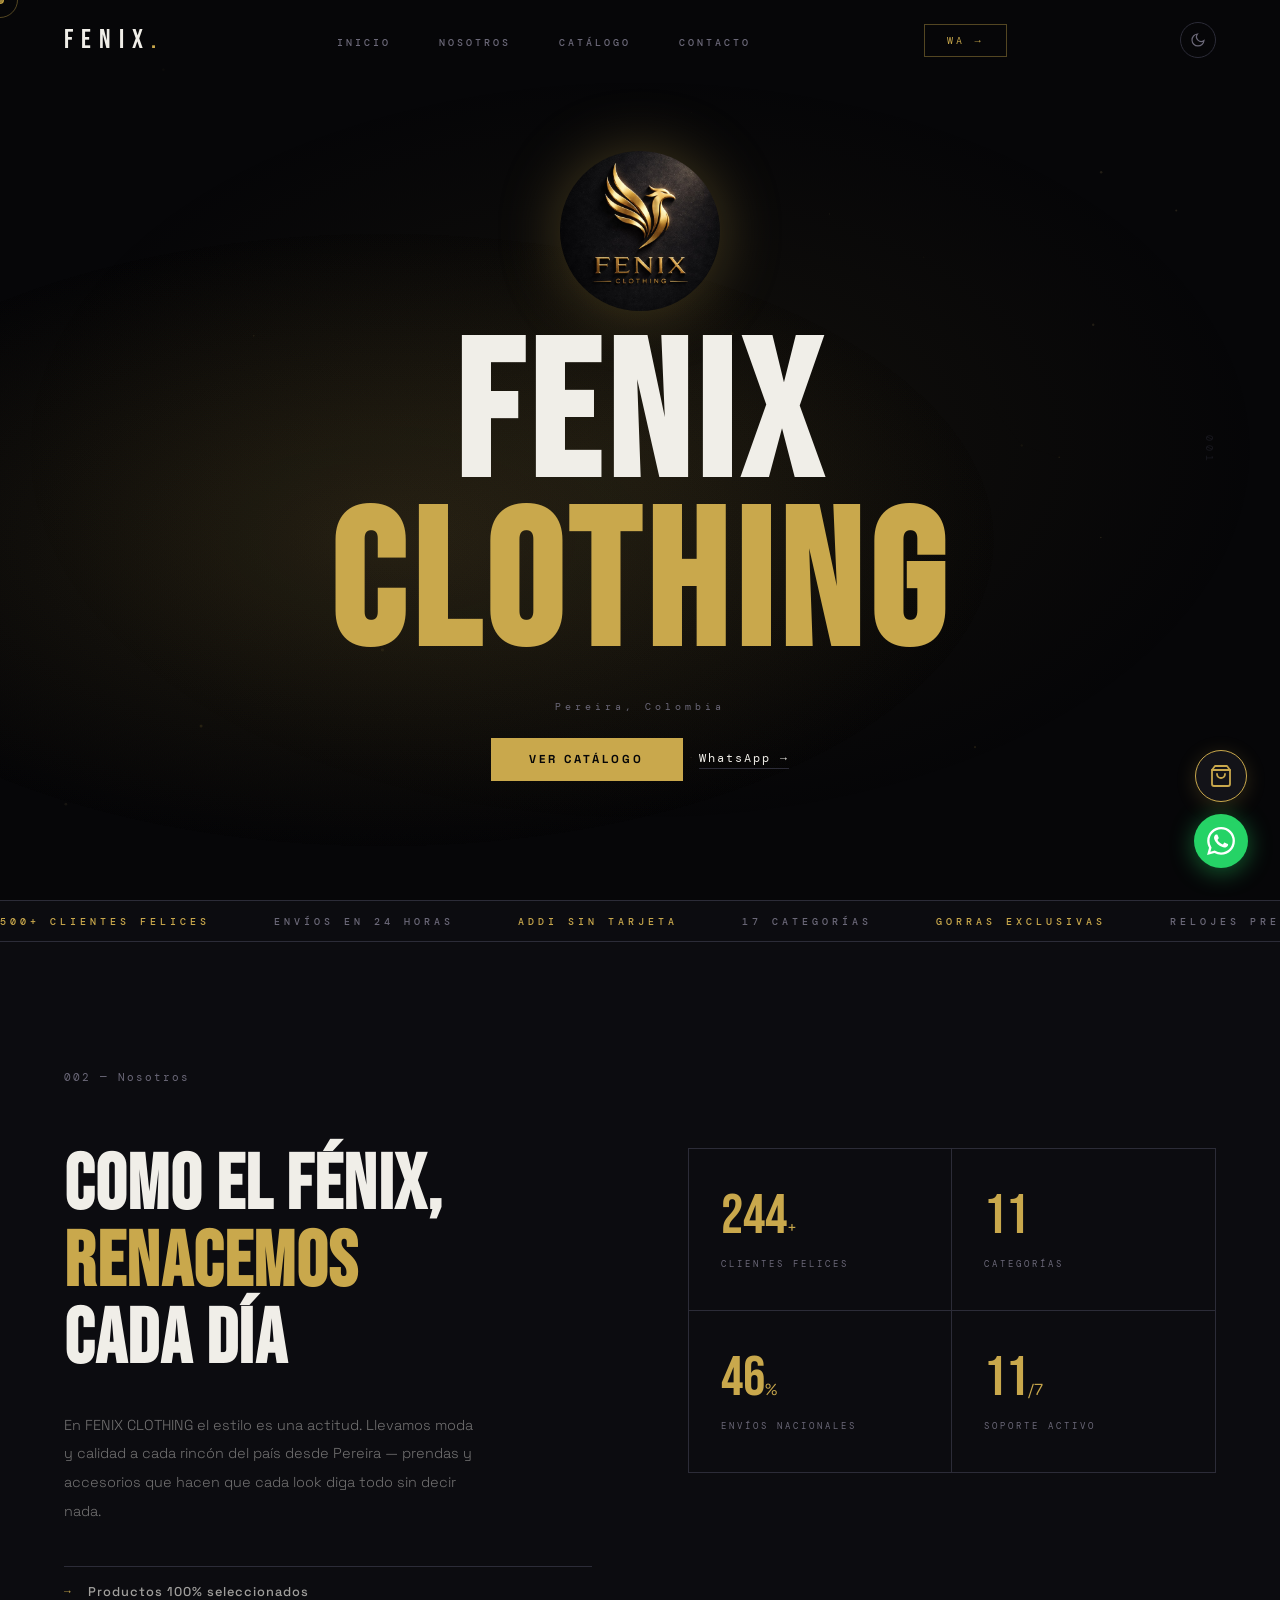
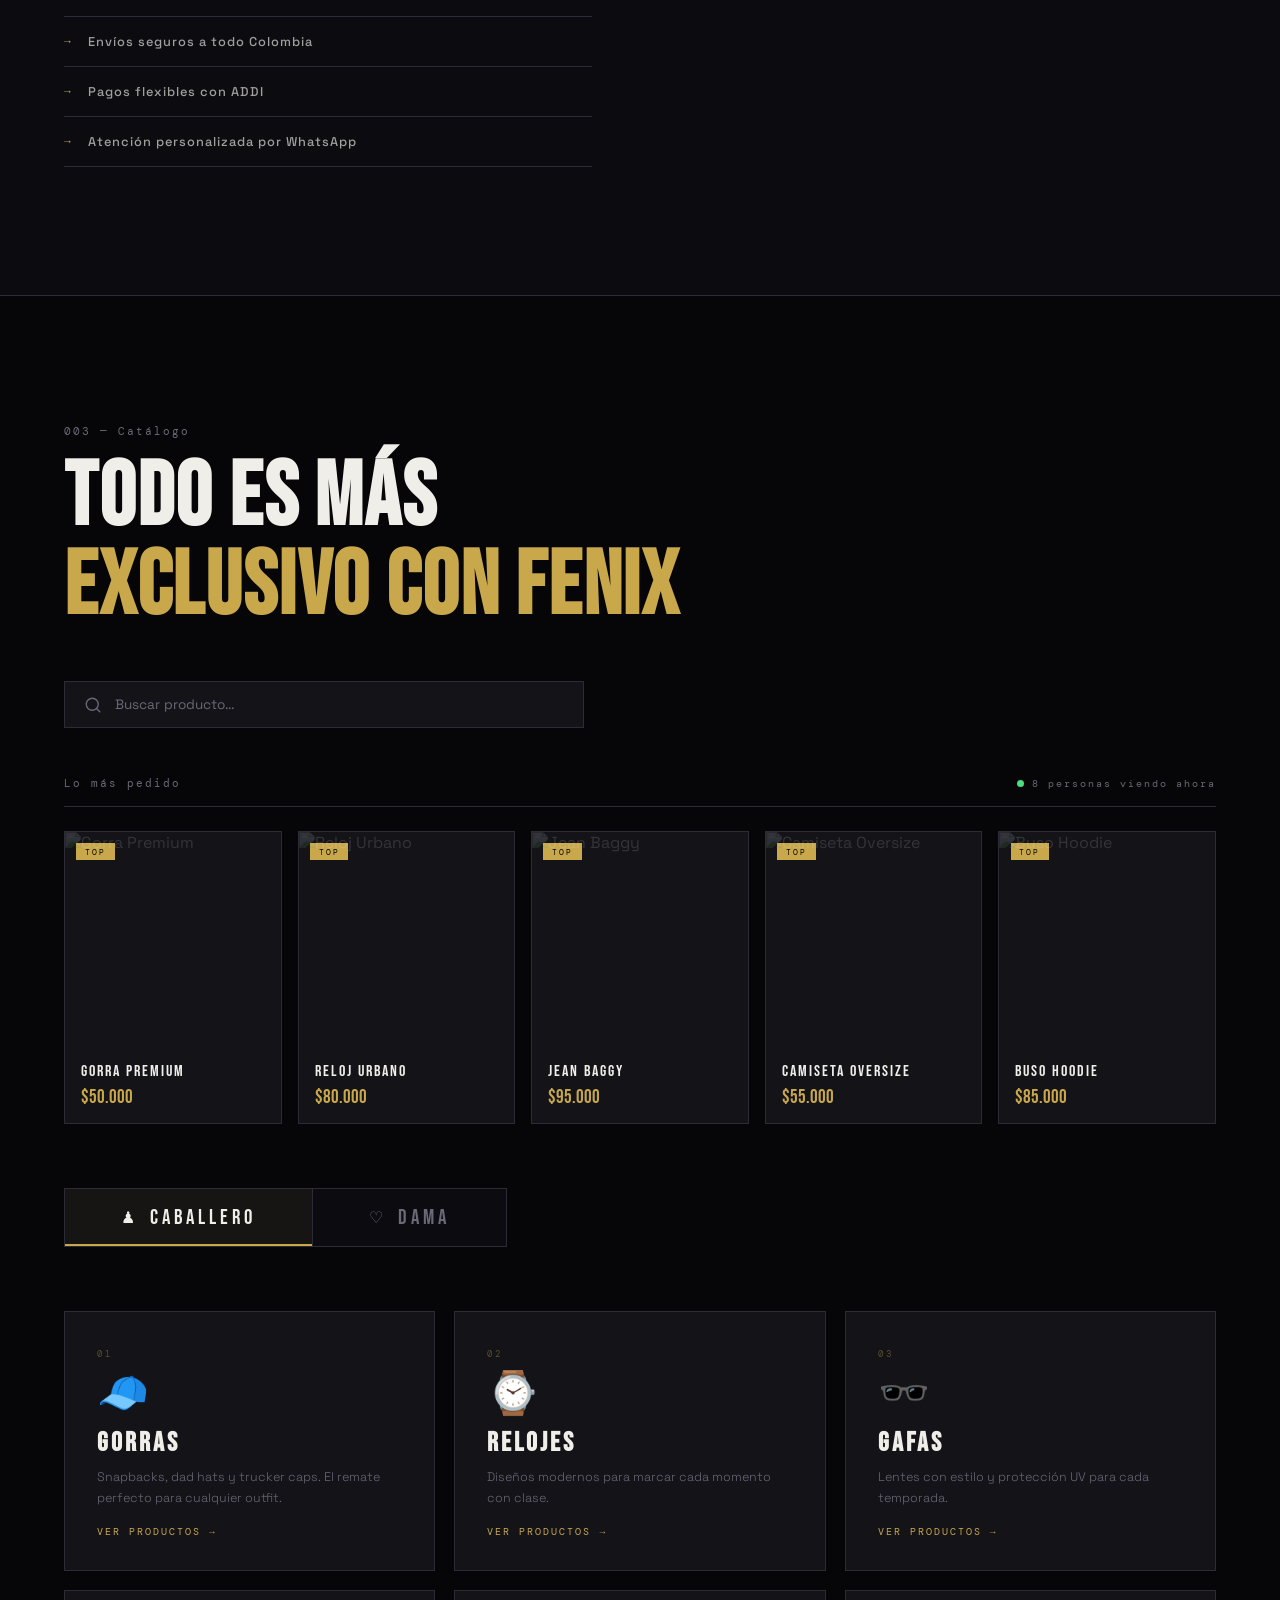
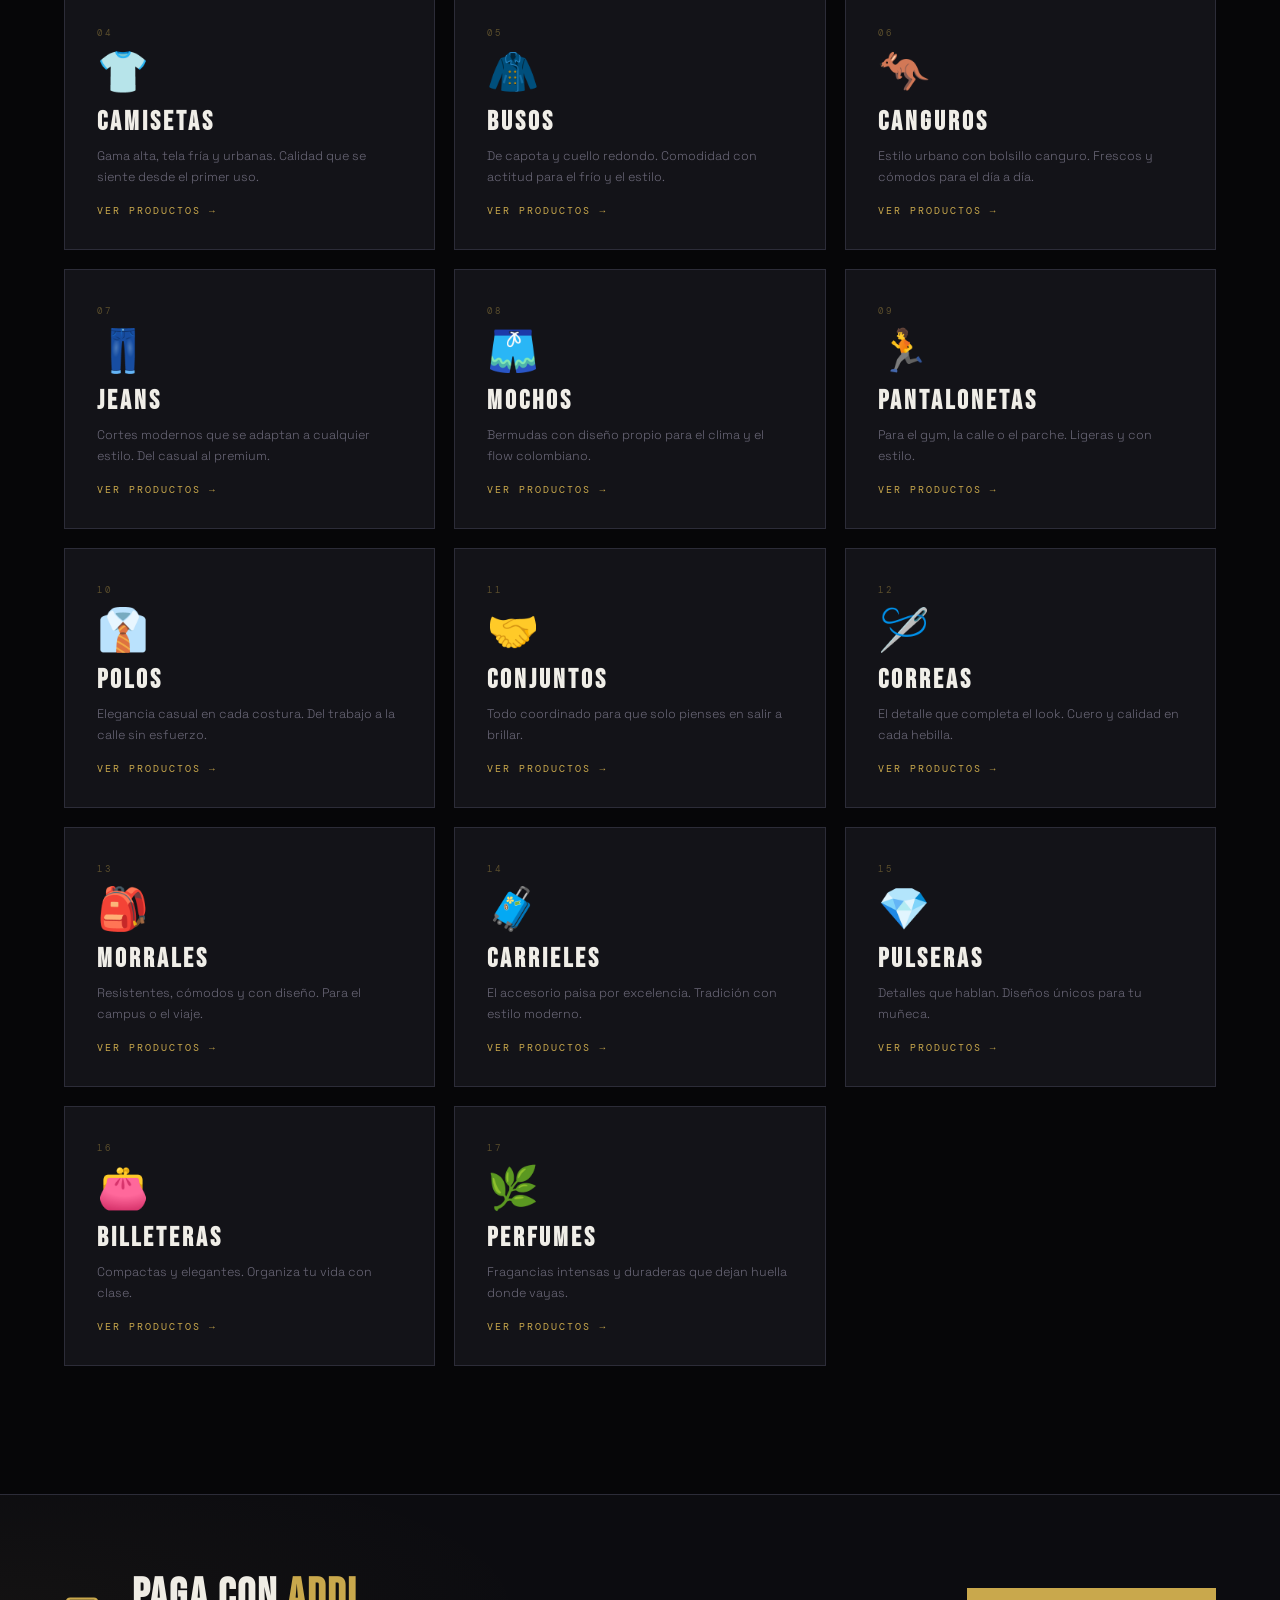
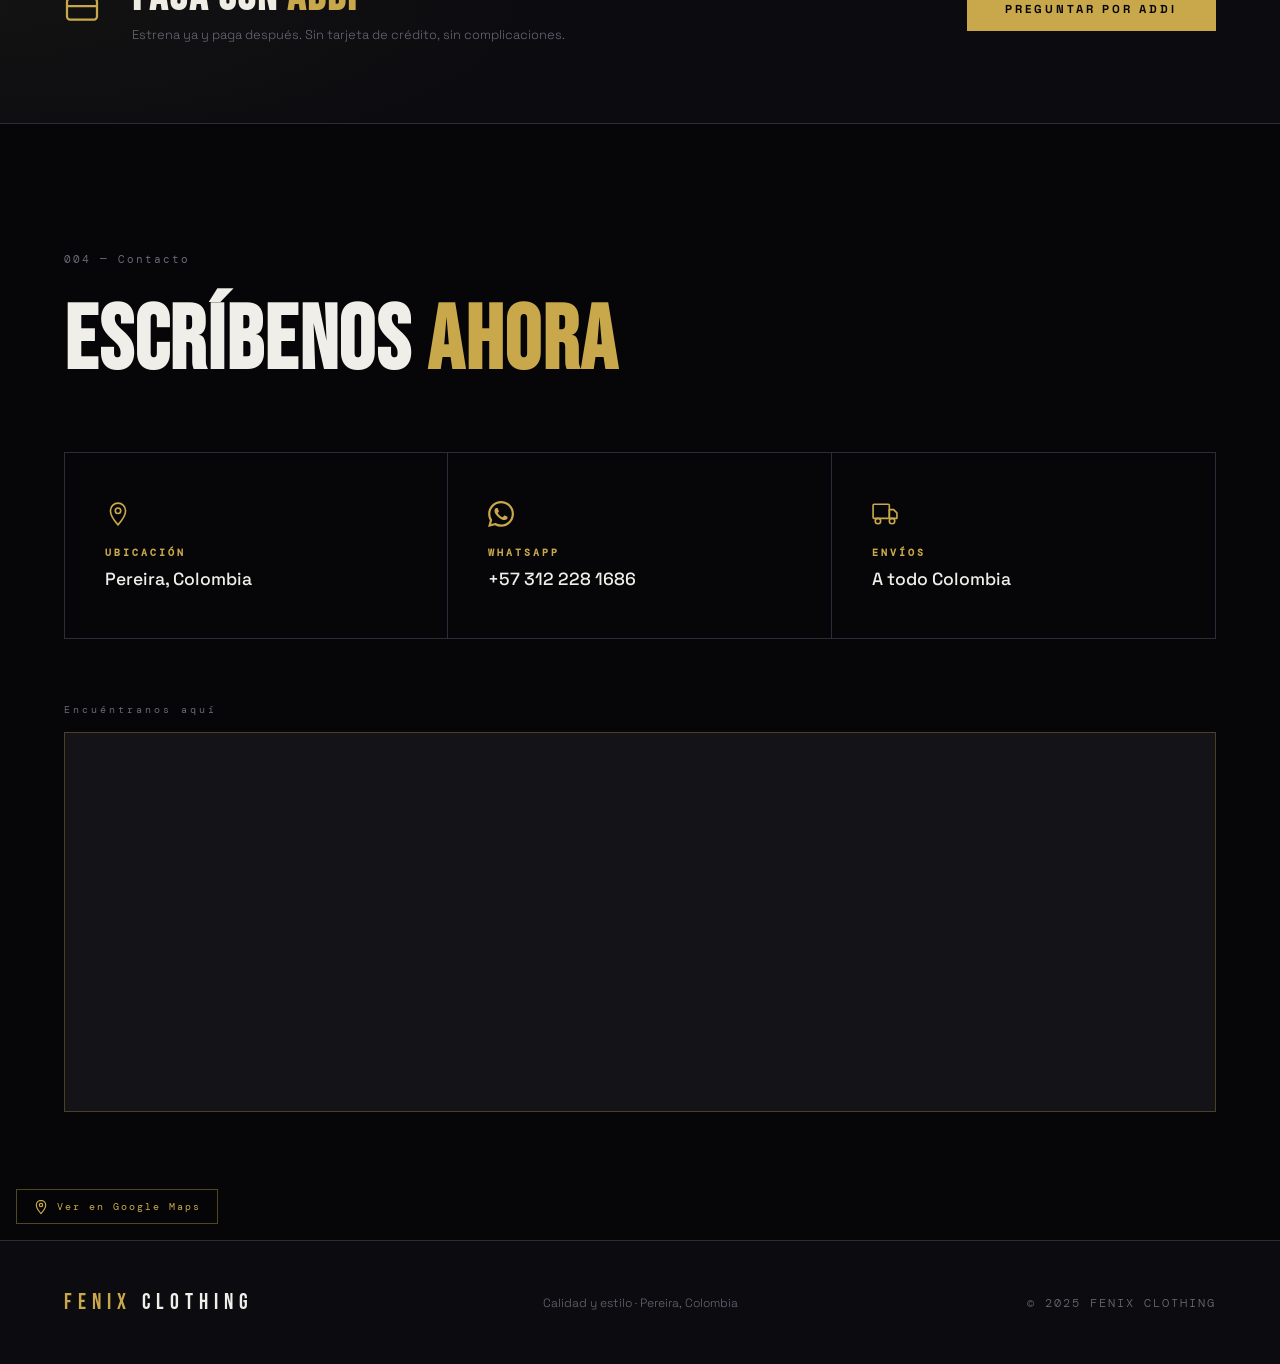
==== index.html @ d3b7a963 "FENIX CLOTHING — web completa" ====
<!DOCTYPE html>
<html lang="es" class="intro-loading">
<head>
  <meta charset="UTF-8" />
  <meta name="viewport" content="width=device-width, initial-scale=1.0" />
  <title>FENIX CLOTHING — Catálogo Completo | Pereira, Colombia</title>
  <meta name="description" content="Catálogo completo FENIX CLOTHING: gorras, relojes, gafas, camisetas, busos, jeans, perfumes y más. Envíos a todo Colombia. Paga con ADDI." />
  <link rel="preconnect" href="https://fonts.googleapis.com" />
  <link href="https://fonts.googleapis.com/css2?family=Bebas+Neue&family=Space+Grotesk:wght@300;400;500;600;700&family=DM+Mono:wght@400;500&display=swap" rel="stylesheet" />
  <link rel="stylesheet" href="style.css" />
  <!-- Leaflet para mapa dorado -->
  <link rel="stylesheet" href="https://unpkg.com/leaflet@1.9.4/dist/leaflet.css" />
  <script src="https://unpkg.com/leaflet@1.9.4/dist/leaflet.js"></script>
</head>
<body>

<!-- ===== CURSOR ===== -->
<div class="cursor"></div>
<div class="cursor-follower"></div>

<!-- ===== LOGO DROP INTRO ===== -->
<div class="logo-drop" id="logoDrop">
  <div class="logo-drop-inner">
    <img src="images/logo.jpg" alt="FENIX" class="logo-drop-img" />
    <span class="logo-drop-text">FENIX</span>
    <span class="logo-drop-sub">CLOTHING</span>
    <div class="logo-drop-line"></div>
  </div>
  <button class="intro-mute" id="introMute" title="Silenciar">
    <svg id="muteIconOn" viewBox="0 0 24 24" fill="none" stroke="currentColor" stroke-width="1.8" width="16" height="16">
      <polygon points="11 5 6 9 2 9 2 15 6 15 11 19 11 5" stroke-linecap="round" stroke-linejoin="round"/>
      <path d="M19.07 4.93a10 10 0 010 14.14M15.54 8.46a5 5 0 010 7.07" stroke-linecap="round"/>
    </svg>
    <svg id="muteIconOff" viewBox="0 0 24 24" fill="none" stroke="currentColor" stroke-width="1.8" width="16" height="16" style="display:none">
      <polygon points="11 5 6 9 2 9 2 15 6 15 11 19 11 5" stroke-linecap="round" stroke-linejoin="round"/>
      <line x1="23" y1="9" x2="17" y2="15" stroke-linecap="round"/>
      <line x1="17" y1="9" x2="23" y2="15" stroke-linecap="round"/>
    </svg>
  </button>
</div>

<!-- ===== PARTÍCULAS ===== -->
<canvas id="particles"></canvas>

<!-- ===== NAV ===== -->
<nav id="navbar">
  <div class="nav-logo">
    <span class="logo-text">FENIX<span class="gold">.</span></span>
  </div>
  <ul class="nav-links">
    <li><a href="#inicio">Inicio</a></li>
    <li><a href="#nosotros">Nosotros</a></li>
    <li><a href="#catalogo">Catálogo</a></li>
    <li><a href="#contacto">Contacto</a></li>
  </ul>
  <a href="https://wa.me/573122281686" target="_blank" class="nav-cta">WA →</a>
  <!-- Theme toggle -->
  <button class="theme-toggle" id="themeToggle" title="Cambiar modo">
    <svg class="icon-moon" viewBox="0 0 24 24" fill="none" stroke="currentColor" stroke-width="1.8" width="16" height="16"><path stroke-linecap="round" d="M21 12.79A9 9 0 1111.21 3 7 7 0 0021 12.79z"/></svg>
    <svg class="icon-sun" viewBox="0 0 24 24" fill="none" stroke="currentColor" stroke-width="1.8" width="16" height="16" style="display:none"><circle cx="12" cy="12" r="5"/><line x1="12" y1="1" x2="12" y2="3" stroke-linecap="round"/><line x1="12" y1="21" x2="12" y2="23" stroke-linecap="round"/><line x1="4.22" y1="4.22" x2="5.64" y2="5.64" stroke-linecap="round"/><line x1="18.36" y1="18.36" x2="19.78" y2="19.78" stroke-linecap="round"/><line x1="1" y1="12" x2="3" y2="12" stroke-linecap="round"/><line x1="21" y1="12" x2="23" y2="12" stroke-linecap="round"/><line x1="4.22" y1="19.78" x2="5.64" y2="18.36" stroke-linecap="round"/><line x1="18.36" y1="5.64" x2="19.78" y2="4.22" stroke-linecap="round"/></svg>
  </button>
  <button class="hamburger" id="hamburger">&#9776;</button>
</nav>

<!-- ===== HERO ===== -->
<section id="inicio" class="hero">
  <div class="hero-parallax-bg"></div>

  <div class="hero-center">
    <img src="images/logo.jpg" alt="FENIX" class="hero-logo reveal" />
    <h1 class="hero-title">
      <span class="line line1">FENIX</span>
      <span class="line line2">CLOTHING</span>
    </h1>
    <p class="hero-location mono reveal">Pereira, Colombia</p>
    <div class="hero-btns reveal">
      <a href="#catalogo" class="btn-gold">Ver Catálogo</a>
      <a href="https://wa.me/573122281686" target="_blank" class="btn-ghost">WhatsApp →</a>
    </div>
  </div>

  <div class="hero-number mono">001</div>
</section>

<!-- ===== TICKER ===== -->
<div class="ticker-wrap">
  <div class="ticker">
    <span>500+ CLIENTES FELICES</span><span>ENVÍOS EN 24 HORAS</span>
    <span>ADDI SIN TARJETA</span><span>17 CATEGORÍAS</span>
    <span>GORRAS EXCLUSIVAS</span><span>RELOJES PREMIUM</span>
    <span>DESDE PEREIRA PA' TODO COLOMBIA</span><span>GAFAS DE MODA</span>
    <span>500+ CLIENTES FELICES</span><span>ENVÍOS EN 24 HORAS</span>
    <span>ADDI SIN TARJETA</span><span>17 CATEGORÍAS</span>
    <span>GORRAS EXCLUSIVAS</span><span>RELOJES PREMIUM</span>
    <span>DESDE PEREIRA PA' TODO COLOMBIA</span><span>GAFAS DE MODA</span>
  </div>
</div>

<!-- ===== NOSOTROS ===== -->
<section id="nosotros" class="about">
  <div class="about-label mono reveal">002 — Nosotros</div>
  <div class="about-grid">
    <div class="about-text reveal-left">
      <h2>Como el Fénix,<br/><em>renacemos</em><br/>cada día</h2>
      <p>En FENIX CLOTHING el estilo es una actitud. Llevamos moda y calidad a cada rincón del país desde Pereira — prendas y accesorios que hacen que cada look diga todo sin decir nada.</p>
      <ul class="about-list">
        <li>Productos 100% seleccionados</li>
        <li>Envíos seguros a todo Colombia</li>
        <li>Pagos flexibles con ADDI</li>
        <li>Atención personalizada por WhatsApp</li>
      </ul>
    </div>
    <div class="about-stats reveal-right">
      <div class="stat-card">
        <span class="stat-num" data-target="500">0</span><span class="gold">+</span>
        <p>Clientes felices</p>
      </div>
      <div class="stat-card">
        <span class="stat-num" data-target="24">0</span>
        <p>Categorías</p>
      </div>
      <div class="stat-card">
        <span class="stat-num" data-target="100">0</span><span class="gold">%</span>
        <p>Envíos nacionales</p>
      </div>
      <div class="stat-card">
        <span class="stat-num" data-target="24">0</span><span class="gold">/7</span>
        <p>Soporte activo</p>
      </div>
    </div>
  </div>
</section>

<!-- ===== CATÁLOGO ===== -->
<section id="catalogo" class="catalog">
  <div class="catalog-header">
    <span class="mono reveal">003 — Catálogo</span>
    <h2 class="reveal">Todo es más<br/><span class="gold">exclusivo con FENIX</span></h2>
  </div>

  <!-- BÚSQUEDA -->
  <div class="search-wrap reveal">
    <div class="search-box">
      <svg viewBox="0 0 24 24" fill="none" stroke="currentColor" stroke-width="1.8" width="18" height="18"><circle cx="11" cy="11" r="8"/><line x1="21" y1="21" x2="16.65" y2="16.65" stroke-linecap="round"/></svg>
      <input type="text" id="searchInput" placeholder="Buscar producto..." autocomplete="off" />
      <button class="search-clear" id="searchClear">✕</button>
    </div>
    <div class="search-results" id="searchResults"></div>
  </div>

  <!-- LO MÁS PEDIDO -->
  <div class="hot-section reveal">
    <div class="hot-header">
      <span class="mono">Lo más pedido</span>
      <div class="live-badge">
        <span class="live-dot"></span>
        <span id="viewerCount">8</span> personas viendo ahora
      </div>
    </div>
    <div class="hot-grid" id="hotGrid"></div>
  </div>

  <!-- TABS CABALLERO / DAMA -->
  <div class="catalog-tabs reveal">
    <button class="tab-btn active" data-tab="caballero">
      <span class="tab-icon">♟</span> Caballero
    </button>
    <button class="tab-btn" data-tab="dama">
      <span class="tab-icon">♡</span> Dama
    </button>
  </div>

  <!-- ===================== CABALLERO ===================== -->
  <div class="tab-panel active" id="tab-caballero">

    <!-- VISTA: CATEGORÍAS (por defecto) -->
    <div class="cat-view" id="cat-view-caballero">
      <div class="categories-grid">

        <div class="cat-card reveal" style="--delay:0.03s" data-cat="gorras" data-panel="caballero">
          <div class="cat-num mono">01</div>
          <div class="cat-icon">🧢</div>
          <h3>Gorras</h3>
          <p>Snapbacks, dad hats y trucker caps. El remate perfecto para cualquier outfit.</p>
          <span class="cat-link">Ver productos →</span>
        </div>
        <div class="cat-card reveal" style="--delay:0.06s" data-cat="relojes" data-panel="caballero">
          <div class="cat-num mono">02</div>
          <div class="cat-icon">⌚</div>
          <h3>Relojes</h3>
          <p>Diseños modernos para marcar cada momento con clase.</p>
          <span class="cat-link">Ver productos →</span>
        </div>
        <div class="cat-card reveal" style="--delay:0.09s" data-cat="gafas" data-panel="caballero">
          <div class="cat-num mono">03</div>
          <div class="cat-icon">🕶️</div>
          <h3>Gafas</h3>
          <p>Lentes con estilo y protección UV para cada temporada.</p>
          <span class="cat-link">Ver productos →</span>
        </div>
        <div class="cat-card reveal" style="--delay:0.12s" data-cat="camisetas" data-panel="caballero">
          <div class="cat-num mono">04</div>
          <div class="cat-icon">👕</div>
          <h3>Camisetas</h3>
          <p>Gama alta, tela fría y urbanas. Calidad que se siente desde el primer uso.</p>
          <span class="cat-link">Ver productos →</span>
        </div>
        <div class="cat-card reveal" style="--delay:0.15s" data-cat="busos" data-panel="caballero">
          <div class="cat-num mono">05</div>
          <div class="cat-icon">🧥</div>
          <h3>Busos</h3>
          <p>De capota y cuello redondo. Comodidad con actitud para el frío y el estilo.</p>
          <span class="cat-link">Ver productos →</span>
        </div>
        <div class="cat-card reveal" style="--delay:0.18s" data-cat="canguros" data-panel="caballero">
          <div class="cat-num mono">06</div>
          <div class="cat-icon">🦘</div>
          <h3>Canguros</h3>
          <p>Estilo urbano con bolsillo canguro. Frescos y cómodos para el día a día.</p>
          <span class="cat-link">Ver productos →</span>
        </div>
        <div class="cat-card reveal" style="--delay:0.21s" data-cat="jeans" data-panel="caballero">
          <div class="cat-num mono">07</div>
          <div class="cat-icon">👖</div>
          <h3>Jeans</h3>
          <p>Cortes modernos que se adaptan a cualquier estilo. Del casual al premium.</p>
          <span class="cat-link">Ver productos →</span>
        </div>
        <div class="cat-card reveal" style="--delay:0.24s" data-cat="mochos" data-panel="caballero">
          <div class="cat-num mono">08</div>
          <div class="cat-icon">🩳</div>
          <h3>Mochos</h3>
          <p>Bermudas con diseño propio para el clima y el flow colombiano.</p>
          <span class="cat-link">Ver productos →</span>
        </div>
        <div class="cat-card reveal" style="--delay:0.27s" data-cat="pantalonetas" data-panel="caballero">
          <div class="cat-num mono">09</div>
          <div class="cat-icon">🏃</div>
          <h3>Pantalonetas</h3>
          <p>Para el gym, la calle o el parche. Ligeras y con estilo.</p>
          <span class="cat-link">Ver productos →</span>
        </div>
        <div class="cat-card reveal" style="--delay:0.30s" data-cat="polos" data-panel="caballero">
          <div class="cat-num mono">10</div>
          <div class="cat-icon">👔</div>
          <h3>Polos</h3>
          <p>Elegancia casual en cada costura. Del trabajo a la calle sin esfuerzo.</p>
          <span class="cat-link">Ver productos →</span>
        </div>
        <div class="cat-card reveal" style="--delay:0.33s" data-cat="conjuntos" data-panel="caballero">
          <div class="cat-num mono">11</div>
          <div class="cat-icon">🤝</div>
          <h3>Conjuntos</h3>
          <p>Todo coordinado para que solo pienses en salir a brillar.</p>
          <span class="cat-link">Ver productos →</span>
        </div>
        <div class="cat-card reveal" style="--delay:0.36s" data-cat="correas" data-panel="caballero">
          <div class="cat-num mono">12</div>
          <div class="cat-icon">🪡</div>
          <h3>Correas</h3>
          <p>El detalle que completa el look. Cuero y calidad en cada hebilla.</p>
          <span class="cat-link">Ver productos →</span>
        </div>
        <div class="cat-card reveal" style="--delay:0.39s" data-cat="morrales" data-panel="caballero">
          <div class="cat-num mono">13</div>
          <div class="cat-icon">🎒</div>
          <h3>Morrales</h3>
          <p>Resistentes, cómodos y con diseño. Para el campus o el viaje.</p>
          <span class="cat-link">Ver productos →</span>
        </div>
        <div class="cat-card reveal" style="--delay:0.42s" data-cat="carrieles" data-panel="caballero">
          <div class="cat-num mono">14</div>
          <div class="cat-icon">🧳</div>
          <h3>Carrieles</h3>
          <p>El accesorio paisa por excelencia. Tradición con estilo moderno.</p>
          <span class="cat-link">Ver productos →</span>
        </div>
        <div class="cat-card reveal" style="--delay:0.45s" data-cat="pulseras" data-panel="caballero">
          <div class="cat-num mono">15</div>
          <div class="cat-icon">💎</div>
          <h3>Pulseras</h3>
          <p>Detalles que hablan. Diseños únicos para tu muñeca.</p>
          <span class="cat-link">Ver productos →</span>
        </div>
        <div class="cat-card reveal" style="--delay:0.48s" data-cat="billeteras" data-panel="caballero">
          <div class="cat-num mono">16</div>
          <div class="cat-icon">👛</div>
          <h3>Billeteras</h3>
          <p>Compactas y elegantes. Organiza tu vida con clase.</p>
          <span class="cat-link">Ver productos →</span>
        </div>
        <div class="cat-card reveal" style="--delay:0.51s" data-cat="perfumes" data-panel="caballero">
          <div class="cat-num mono">17</div>
          <div class="cat-icon">🌿</div>
          <h3>Perfumes</h3>
          <p>Fragancias intensas y duraderas que dejan huella donde vayas.</p>
          <span class="cat-link">Ver productos →</span>
        </div>

      </div>
    </div><!-- /cat-view-caballero -->

    <!-- VISTA: PRODUCTOS DE CATEGORÍA -->
    <div class="prod-view hidden" id="prod-view-caballero">
      <div class="prod-view-header">
        <button class="back-btn" data-panel="caballero">← Volver</button>
        <div class="prod-view-title">
          <span class="prod-view-icon" id="prod-icon-caballero"></span>
          <h3 id="prod-title-caballero"></h3>
        </div>
      </div>

      <div class="products-grid" id="products-caballero"></div>
    </div>

  </div><!-- /tab-caballero -->


  <!-- ===================== DAMA ===================== -->
  <div class="tab-panel" id="tab-dama">

    <!-- VISTA: CATEGORÍAS -->
    <div class="cat-view" id="cat-view-dama">
      <div class="categories-grid dama-grid">

        <div class="cat-card dama-cat reveal" style="--delay:0.03s" data-cat="relojes-dama" data-panel="dama">
          <div class="cat-num mono">01</div>
          <div class="cat-icon">⌚</div>
          <h3>Relojes</h3>
          <p>Elegancia en cada segundo. Diseños delicados y modernos para ella.</p>
          <span class="cat-link">Ver productos →</span>
        </div>

        <div class="cat-card dama-cat reveal" style="--delay:0.06s" data-cat="gafas-dama" data-panel="dama">
          <div class="cat-num mono">02</div>
          <div class="cat-icon">🕶️</div>
          <h3>Gafas</h3>
          <p>Lentes que definen el estilo femenino con actitud y protección.</p>
          <span class="cat-link">Ver productos →</span>
        </div>

        <div class="cat-card dama-cat reveal" style="--delay:0.09s" data-cat="busos-dama" data-panel="dama">
          <div class="cat-num mono">03</div>
          <div class="cat-icon">🧥</div>
          <h3>Busos</h3>
          <p>Comodidad y moda femenina en cada prenda. Para el frío con estilo.</p>
          <span class="cat-link">Ver productos →</span>
        </div>

        <div class="cat-card dama-cat reveal" style="--delay:0.12s" data-cat="bolsos" data-panel="dama">
          <div class="cat-num mono">04</div>
          <div class="cat-icon">👜</div>
          <h3>Bolsos</h3>
          <p>Del mini al tote. Cada bolso es una declaración de estilo.</p>
          <span class="cat-link">Ver productos →</span>
        </div>

        <div class="cat-card dama-cat reveal" style="--delay:0.15s" data-cat="correas-dama" data-panel="dama">
          <div class="cat-num mono">05</div>
          <div class="cat-icon">🪡</div>
          <h3>Correas</h3>
          <p>Cinturones que dan forma y carácter a cualquier outfit femenino.</p>
          <span class="cat-link">Ver productos →</span>
        </div>

        <div class="cat-card dama-cat reveal" style="--delay:0.18s" data-cat="perfumes-dama" data-panel="dama">
          <div class="cat-num mono">06</div>
          <div class="cat-icon">🌸</div>
          <h3>Perfumes</h3>
          <p>Fragancias femeninas irresistibles. Dulces, florales o intensas.</p>
          <span class="cat-link">Ver productos →</span>
        </div>

        <div class="cat-card dama-cat reveal" style="--delay:0.21s" data-cat="billeteras-dama" data-panel="dama">
          <div class="cat-num mono">07</div>
          <div class="cat-icon">👛</div>
          <h3>Billeteras</h3>
          <p>Prácticas y con diseño. Organiza tu mundo con elegancia.</p>
          <span class="cat-link">Ver productos →</span>
        </div>

      </div>
    </div><!-- /cat-view-dama -->

    <!-- VISTA: PRODUCTOS DE CATEGORÍA -->
    <div class="prod-view hidden" id="prod-view-dama">
      <div class="prod-view-header">
        <button class="back-btn" data-panel="dama">← Volver</button>
        <div class="prod-view-title">
          <span class="prod-view-icon" id="prod-icon-dama"></span>
          <h3 id="prod-title-dama"></h3>
        </div>
      </div>

      <div class="products-grid" id="products-dama"></div>
    </div>

  </div><!-- /tab-dama -->

</section>

<!-- ===== ADDI BANNER ===== -->
<section class="addi-section reveal">
  <div class="addi-inner">
    <div class="addi-left">
      <div class="addi-icon">
        <svg viewBox="0 0 24 24" fill="none" stroke="currentColor" stroke-width="1.5" width="36" height="36"><rect x="2" y="5" width="20" height="14" rx="2"/><path stroke-linecap="round" d="M2 10h20"/></svg>
      </div>
      <div>
        <h3>Paga con <span class="gold">ADDI</span></h3>
        <p>Estrena ya y paga después. Sin tarjeta de crédito, sin complicaciones.</p>
      </div>
    </div>
    <a href="https://wa.me/573122281686?text=Hola!%20quiero%20pagar%20con%20ADDI" target="_blank" class="btn-gold">Preguntar por ADDI</a>
  </div>
</section>

<!-- ===== CONTACTO ===== -->
<section id="contacto" class="contact">
  <span class="contact-label mono reveal">004 — Contacto</span>
  <h2 class="reveal">Escríbenos <span class="gold">ahora</span></h2>
  <div class="contact-grid">
    <div class="contact-card reveal" style="--delay:0.1s">
      <div class="contact-icon">
        <svg viewBox="0 0 24 24" fill="none" stroke="currentColor" stroke-width="1.5" width="26" height="26"><path stroke-linecap="round" stroke-linejoin="round" d="M12 2C8.13 2 5 5.13 5 9c0 5.25 7 13 7 13s7-7.75 7-13c0-3.87-3.13-7-7-7z"/><circle cx="12" cy="9" r="2.5" stroke-linecap="round"/></svg>
      </div>
      <h4>Ubicación</h4>
      <p>Pereira, Colombia</p>
    </div>
    <div class="contact-card reveal" style="--delay:0.2s">
      <div class="contact-icon">
        <svg viewBox="0 0 24 24" fill="currentColor" width="26" height="26"><path d="M17.472 14.382c-.297-.149-1.758-.867-2.03-.967-.273-.099-.471-.148-.67.15-.197.297-.767.966-.94 1.164-.173.199-.347.223-.644.075-.297-.15-1.255-.463-2.39-1.475-.883-.788-1.48-1.761-1.653-2.059-.173-.297-.018-.458.13-.606.134-.133.298-.347.446-.52.149-.174.198-.298.298-.497.099-.198.05-.371-.025-.52-.075-.149-.669-1.612-.916-2.207-.242-.579-.487-.5-.669-.51-.173-.008-.371-.01-.57-.01-.198 0-.52.074-.792.372-.272.297-1.04 1.016-1.04 2.479 0 1.462 1.065 2.875 1.213 3.074.149.198 2.096 3.2 5.077 4.487.709.306 1.262.489 1.694.625.712.227 1.36.195 1.871.118.571-.085 1.758-.719 2.006-1.413.248-.694.248-1.289.173-1.413-.074-.124-.272-.198-.57-.347m-5.421 7.403h-.004a9.87 9.87 0 01-5.031-1.378l-.361-.214-3.741.982.998-3.648-.235-.374a9.86 9.86 0 01-1.51-5.26c.001-5.45 4.436-9.884 9.888-9.884 2.64 0 5.122 1.03 6.988 2.898a9.825 9.825 0 012.893 6.994c-.003 5.45-4.437 9.884-9.885 9.884m8.413-18.297A11.815 11.815 0 0012.05 0C5.495 0 .16 5.335.157 11.892c0 2.096.547 4.142 1.588 5.945L.057 24l6.305-1.654a11.882 11.882 0 005.683 1.448h.005c6.554 0 11.89-5.335 11.893-11.893a11.821 11.821 0 00-3.48-8.413z"/></svg>
      </div>
      <h4>WhatsApp</h4>
      <a href="https://wa.me/573122281686" target="_blank">+57 312 228 1686</a>
    </div>
    <div class="contact-card reveal" style="--delay:0.3s">
      <div class="contact-icon">
        <svg viewBox="0 0 24 24" fill="none" stroke="currentColor" stroke-width="1.5" width="26" height="26"><rect x="1" y="3" width="15" height="13" rx="1" stroke-linecap="round" stroke-linejoin="round"/><path stroke-linecap="round" stroke-linejoin="round" d="M16 8h4l3 3v5h-7V8z"/><circle cx="5.5" cy="18.5" r="2.5"/><circle cx="18.5" cy="18.5" r="2.5"/></svg>
      </div>
      <h4>Envíos</h4>
      <p>A todo Colombia</p>
    </div>
  </div>
  <div class="wa-cta reveal" style="display:none">
    <a href="https://wa.me/573122281686" target="_blank" class="btn-wa">
      <svg viewBox="0 0 24 24" fill="currentColor" width="22" height="22">
        <path d="M17.472 14.382c-.297-.149-1.758-.867-2.03-.967-.273-.099-.471-.148-.67.15-.197.297-.767.966-.94 1.164-.173.199-.347.223-.644.075-.297-.15-1.255-.463-2.39-1.475-.883-.788-1.48-1.761-1.653-2.059-.173-.297-.018-.458.13-.606.134-.133.298-.347.446-.52.149-.174.198-.298.298-.497.099-.198.05-.371-.025-.52-.075-.149-.669-1.612-.916-2.207-.242-.579-.487-.5-.669-.51-.173-.008-.371-.01-.57-.01-.198 0-.52.074-.792.372-.272.297-1.04 1.016-1.04 2.479 0 1.462 1.065 2.875 1.213 3.074.149.198 2.096 3.2 5.077 4.487.709.306 1.262.489 1.694.625.712.227 1.36.195 1.871.118.571-.085 1.758-.719 2.006-1.413.248-.694.248-1.289.173-1.413-.074-.124-.272-.198-.57-.347m-5.421 7.403h-.004a9.87 9.87 0 01-5.031-1.378l-.361-.214-3.741.982.998-3.648-.235-.374a9.86 9.86 0 01-1.51-5.26c.001-5.45 4.436-9.884 9.888-9.884 2.64 0 5.122 1.03 6.988 2.898a9.825 9.825 0 012.893 6.994c-.003 5.45-4.437 9.884-9.885 9.884m8.413-18.297A11.815 11.815 0 0012.05 0C5.495 0 .16 5.335.157 11.892c0 2.096.547 4.142 1.588 5.945L.057 24l6.305-1.654a11.882 11.882 0 005.683 1.448h.005c6.554 0 11.89-5.335 11.893-11.893a11.821 11.821 0 00-3.48-8.413z"/>
      </svg>
      Escríbenos al WhatsApp
    </a>
  </div>

  <!-- MAPA -->
  <div class="contact-map reveal">
    <div class="contact-map-label mono">Encuéntranos aquí</div>
    <div class="map-wrap" id="fenixMap">
      <!-- Mapa custom con estilo dorado -->
    </div>
    <a class="map-directions"
       href="https://www.google.com/maps/search/Villa+Verde+Pereira+Risaralda"
       target="_blank">
      <svg viewBox="0 0 24 24" fill="none" stroke="currentColor" stroke-width="1.8" width="16" height="16"><path stroke-linecap="round" stroke-linejoin="round" d="M12 2C8.13 2 5 5.13 5 9c0 5.25 7 13 7 13s7-7.75 7-13c0-3.87-3.13-7-7-7z"/><circle cx="12" cy="9" r="2.5"/></svg>
      Ver en Google Maps
    </a>
  </div>

</section>

<!-- ===== FOOTER ===== -->
<footer class="footer">
  <div class="footer-logo"><span class="gold">FENIX</span> CLOTHING</div>
  <p>Calidad y estilo · Pereira, Colombia</p>
  <p class="footer-small">© 2025 FENIX CLOTHING</p>
</footer>

<!-- ===== BOTONES FLOTANTES ===== -->
<div class="float-btns">
  <!-- Carrito flotante -->
  <button class="float-cart" id="cartBtn" title="Ver carrito">
    <svg viewBox="0 0 24 24" fill="none" stroke="currentColor" stroke-width="1.8" width="24" height="24">
      <path stroke-linecap="round" stroke-linejoin="round" d="M6 2L3 6v14a2 2 0 002 2h14a2 2 0 002-2V6l-3-4z"/>
      <line x1="3" y1="6" x2="21" y2="6" stroke-linecap="round"/>
      <path stroke-linecap="round" stroke-linejoin="round" d="M16 10a4 4 0 01-8 0"/>
    </svg>
    <span class="float-cart-count" id="cartCount">0</span>
  </button>
  <!-- WhatsApp flotante -->
  <a href="https://wa.me/573122281686" target="_blank" class="wa-float" title="Chatea con nosotros">
    <svg viewBox="0 0 24 24" fill="currentColor" width="28" height="28">
      <path d="M17.472 14.382c-.297-.149-1.758-.867-2.03-.967-.273-.099-.471-.148-.67.15-.197.297-.767.966-.94 1.164-.173.199-.347.223-.644.075-.297-.15-1.255-.463-2.39-1.475-.883-.788-1.48-1.761-1.653-2.059-.173-.297-.018-.458.13-.606.134-.133.298-.347.446-.52.149-.174.198-.298.298-.497.099-.198.05-.371-.025-.52-.075-.149-.669-1.612-.916-2.207-.242-.579-.487-.5-.669-.51-.173-.008-.371-.01-.57-.01-.198 0-.52.074-.792.372-.272.297-1.04 1.016-1.04 2.479 0 1.462 1.065 2.875 1.213 3.074.149.198 2.096 3.2 5.077 4.487.709.306 1.262.489 1.694.625.712.227 1.36.195 1.871.118.571-.085 1.758-.719 2.006-1.413.248-.694.248-1.289.173-1.413-.074-.124-.272-.198-.57-.347m-5.421 7.403h-.004a9.87 9.87 0 01-5.031-1.378l-.361-.214-3.741.982.998-3.648-.235-.374a9.86 9.86 0 01-1.51-5.26c.001-5.45 4.436-9.884 9.888-9.884 2.64 0 5.122 1.03 6.988 2.898a9.825 9.825 0 012.893 6.994c-.003 5.45-4.437 9.884-9.885 9.884m8.413-18.297A11.815 11.815 0 0012.05 0C5.495 0 .16 5.335.157 11.892c0 2.096.547 4.142 1.588 5.945L.057 24l6.305-1.654a11.882 11.882 0 005.683 1.448h.005c6.554 0 11.89-5.335 11.893-11.893a11.821 11.821 0 00-3.48-8.413z"/>
    </svg>
  </a>
</div>

<!-- ===== LIGHTBOX ===== -->
<div class="lightbox" id="lightbox">
  <div class="lightbox-backdrop" id="lightboxBackdrop"></div>
  <div class="lightbox-content">
    <button class="lightbox-close" id="lightboxClose">
      <svg viewBox="0 0 24 24" fill="none" stroke="currentColor" stroke-width="2" width="20" height="20">
        <line x1="18" y1="6" x2="6" y2="18" stroke-linecap="round"/>
        <line x1="6" y1="6" x2="18" y2="18" stroke-linecap="round"/>
      </svg>
    </button>
    <div class="lightbox-img-wrap">
      <img id="lightboxImg" src="" alt="" />
    </div>
    <div class="lightbox-info">
      <h3 id="lightboxName"></h3>
      <span id="lightboxPrice"></span>
      <a id="lightboxWa" href="#" target="_blank" class="lightbox-wa-btn">
        <svg viewBox="0 0 24 24" fill="currentColor" width="18" height="18"><path d="M17.472 14.382c-.297-.149-1.758-.867-2.03-.967-.273-.099-.471-.148-.67.15-.197.297-.767.966-.94 1.164-.173.199-.347.223-.644.075-.297-.15-1.255-.463-2.39-1.475-.883-.788-1.48-1.761-1.653-2.059-.173-.297-.018-.458.13-.606.134-.133.298-.347.446-.52.149-.174.198-.298.298-.497.099-.198.05-.371-.025-.52-.075-.149-.669-1.612-.916-2.207-.242-.579-.487-.5-.669-.51-.173-.008-.371-.01-.57-.01-.198 0-.52.074-.792.372-.272.297-1.04 1.016-1.04 2.479 0 1.462 1.065 2.875 1.213 3.074.149.198 2.096 3.2 5.077 4.487.709.306 1.262.489 1.694.625.712.227 1.36.195 1.871.118.571-.085 1.758-.719 2.006-1.413.248-.694.248-1.289.173-1.413-.074-.124-.272-.198-.57-.347m-5.421 7.403h-.004a9.87 9.87 0 01-5.031-1.378l-.361-.214-3.741.982.998-3.648-.235-.374a9.86 9.86 0 01-1.51-5.26c.001-5.45 4.436-9.884 9.888-9.884 2.64 0 5.122 1.03 6.988 2.898a9.825 9.825 0 012.893 6.994c-.003 5.45-4.437 9.884-9.885 9.884m8.413-18.297A11.815 11.815 0 0012.05 0C5.495 0 .16 5.335.157 11.892c0 2.096.547 4.142 1.588 5.945L.057 24l6.305-1.654a11.882 11.882 0 005.683 1.448h.005c6.554 0 11.89-5.335 11.893-11.893a11.821 11.821 0 00-3.48-8.413z"/></svg>
        Pedir ahora
      </a>
    </div>
  </div>
</div>

<!-- ===== TOAST ===== -->
<div class="toast-container" id="toastContainer"></div>

<!-- ===== CARRITO ===== -->
<div class="cart-overlay" id="cartOverlay"></div>
<aside class="cart-panel" id="cartPanel">
  <div class="cart-header">
    <h3 class="cart-title">Tu pedido</h3>
    <button class="cart-close" id="cartClose">
      <svg viewBox="0 0 24 24" fill="none" stroke="currentColor" stroke-width="2" width="22" height="22">
        <line x1="18" y1="6" x2="6" y2="18" stroke-linecap="round"/>
        <line x1="6" y1="6" x2="18" y2="18" stroke-linecap="round"/>
      </svg>
    </button>
  </div>
  <div class="cart-body" id="cartBody">
    <div class="cart-empty" id="cartEmpty">
      <svg viewBox="0 0 24 24" fill="none" stroke="currentColor" stroke-width="1.2" width="56" height="56" opacity="0.25">
        <path stroke-linecap="round" stroke-linejoin="round" d="M6 2L3 6v14a2 2 0 002 2h14a2 2 0 002-2V6l-3-4z"/>
        <line x1="3" y1="6" x2="21" y2="6" stroke-linecap="round"/>
        <path stroke-linecap="round" stroke-linejoin="round" d="M16 10a4 4 0 01-8 0"/>
      </svg>
      <p>Tu carrito está vacío</p>
      <span>Agregá productos desde el catálogo</span>
    </div>
    <ul class="cart-list" id="cartList"></ul>
  </div>
  <div class="cart-footer" id="cartFooter" style="display:none">
    <div class="cart-total-row">
      <span class="cart-total-label">Total</span>
      <span class="cart-total-val" id="cartTotal">$0</span>
    </div>
    <a class="cart-wa-btn" id="cartWaBtn" href="#" target="_blank">
      <svg viewBox="0 0 24 24" fill="currentColor" width="18" height="18">
        <path d="M17.472 14.382c-.297-.149-1.758-.867-2.03-.967-.273-.099-.471-.148-.67.15-.197.297-.767.966-.94 1.164-.173.199-.347.223-.644.075-.297-.15-1.255-.463-2.39-1.475-.883-.788-1.48-1.761-1.653-2.059-.173-.297-.018-.458.13-.606.134-.133.298-.347.446-.52.149-.174.198-.298.298-.497.099-.198.05-.371-.025-.52-.075-.149-.669-1.612-.916-2.207-.242-.579-.487-.5-.669-.51-.173-.008-.371-.01-.57-.01-.198 0-.52.074-.792.372-.272.297-1.04 1.016-1.04 2.479 0 1.462 1.065 2.875 1.213 3.074.149.198 2.096 3.2 5.077 4.487.709.306 1.262.489 1.694.625.712.227 1.36.195 1.871.118.571-.085 1.758-.719 2.006-1.413.248-.694.248-1.289.173-1.413-.074-.124-.272-.198-.57-.347m-5.421 7.403h-.004a9.87 9.87 0 01-5.031-1.378l-.361-.214-3.741.982.998-3.648-.235-.374a9.86 9.86 0 01-1.51-5.26c.001-5.45 4.436-9.884 9.888-9.884 2.64 0 5.122 1.03 6.988 2.898a9.825 9.825 0 012.893 6.994c-.003 5.45-4.437 9.884-9.885 9.884m8.413-18.297A11.815 11.815 0 0012.05 0C5.495 0 .16 5.335.157 11.892c0 2.096.547 4.142 1.588 5.945L.057 24l6.305-1.654a11.882 11.882 0 005.683 1.448h.005c6.554 0 11.89-5.335 11.893-11.893a11.821 11.821 0 00-3.48-8.413z"/>
      </svg>
      Pedir por WhatsApp
    </a>
    <button class="cart-clear-btn" id="cartClear">Vaciar carrito</button>
  </div>
</aside>

<script src="script.js"></script>
</body>
</html>
---- style.css ----
/* ===== RESET & BASE ===== */
*, *::before, *::after { margin: 0; padding: 0; box-sizing: border-box; }

:root {
  --gold: #C9A84C;
  --gold-light: #F0D080;
  --gold-dark: #9A7A2A;
  --black: #060608;
  --dark: #0C0C10;
  --dark2: #131318;
  --dark3: #1A1A22;
  --white: #F0EEE8;
  --gray: #6B6878;
  --gray2: #2C2C38;
  --gray3: #3E3E50;
  --dama: #D4567A;
  --dama-light: #F07090;
  --dama-dark: #9A2A50;
  --font-display: 'Bebas Neue', sans-serif;
  --font-body: 'Space Grotesk', sans-serif;
  --font-mono: 'DM Mono', monospace;
  --radius: 2px;
  --glow-gold: 0 0 40px rgba(201,168,76,0.15);
  --glow-dama: 0 0 40px rgba(212,86,122,0.15);
}

html { scroll-behavior: smooth; overflow-x: hidden; }
html.intro-loading { overflow: hidden; }
html.intro-loading #particles,
html.intro-loading #navbar {
  opacity: 0;
  pointer-events: none;
}

body {
  background: var(--black);
  color: var(--white);
  font-family: var(--font-body);
  cursor: none;
  overflow-x: hidden;
}

.gold { color: var(--gold); }
.mono { font-family: var(--font-mono); font-size: 0.7rem; letter-spacing: 2px; color: var(--gray); }

/* ===== CURSOR ===== */
.cursor {
  width: 8px; height: 8px;
  background: var(--gold);
  border-radius: 50%;
  position: fixed; top: 0; left: 0;
  pointer-events: none; z-index: 9999;
  transform: translate(-50%,-50%);
  transition: transform 0.1s;
  mix-blend-mode: difference;
}
.cursor-follower {
  width: 36px; height: 36px;
  border: 1px solid rgba(201,168,76,0.4);
  border-radius: 50%;
  position: fixed; top: 0; left: 0;
  pointer-events: none; z-index: 9998;
  transform: translate(-50%,-50%);
  transition: all 0.1s ease;
}

/* ===== PARTICLES ===== */
#particles {
  position: fixed; top: 0; left: 0;
  width: 100%; height: 100%;
  pointer-events: none; z-index: 0;
  opacity: 0.25;
}

/* ===== NAVBAR ===== */
#navbar {
  position: fixed; top: 0; left: 0; right: 0;
  z-index: 1000;
  display: flex; align-items: center; justify-content: space-between;
  padding: 1.4rem 5%;
  background: transparent;
  transition: all 0.5s;
  border-bottom: 1px solid transparent;
}
#navbar.scrolled {
  background: rgba(6,6,8,0.95);
  backdrop-filter: blur(20px);
  -webkit-backdrop-filter: blur(20px);
  border-bottom: 1px solid var(--gray2);
}

.nav-logo .logo-text {
  font-family: var(--font-display);
  font-size: 1.7rem;
  letter-spacing: 8px;
  color: var(--white);
  text-decoration: none;
  display: block;
}
.nav-links {
  display: flex; gap: 3rem; list-style: none;
}
.nav-links a {
  font-family: var(--font-mono);
  font-size: 0.65rem;
  font-weight: 500;
  letter-spacing: 3px;
  text-transform: uppercase;
  text-decoration: none;
  color: var(--gray);
  transition: color 0.2s;
  position: relative;
}
.nav-links a::after {
  content: '';
  position: absolute; bottom: -4px; left: 0; right: 0;
  height: 1px; background: var(--gold);
  transform: scaleX(0); transition: transform 0.3s;
}
.nav-links a:hover { color: var(--white); }
.nav-links a:hover::after { transform: scaleX(1); }

.nav-cta {
  font-family: var(--font-mono);
  font-size: 0.65rem;
  letter-spacing: 3px;
  color: var(--gold);
  text-decoration: none;
  padding: 0.55rem 1.4rem;
  border: 1px solid rgba(201,168,76,0.4);
  transition: all 0.3s;
}
.nav-cta:hover {
  background: rgba(201,168,76,0.1);
  border-color: var(--gold);
}

.hamburger {
  display: none; background: none; border: none;
  color: var(--white); font-size: 1.3rem; cursor: pointer;
}

/* ===== LOGO DROP INTRO ===== */
.logo-drop {
  position: fixed;
  inset: 0;
  z-index: 9995;
  display: flex;
  align-items: center;
  justify-content: center;
  background: #060608;
  pointer-events: all;
  animation: logoDropBg 0.45s ease 2.5s forwards;
}

@keyframes logoDropBg {
  from { opacity: 1; }
  to   { opacity: 0; visibility: hidden; pointer-events: none; }
}

.logo-drop-inner {
  display: flex;
  flex-direction: column;
  align-items: center;
  gap: 0;
  position: relative;
}

/* Logo imagen — cae primero */
.logo-drop-img {
  width: clamp(100px, 22vw, 220px);
  height: clamp(100px, 22vw, 220px);
  object-fit: contain;
  display: block;
  margin: 0 auto 0.6rem;
  border-radius: 50%;
  transform: translateY(-130vh) rotate(-8deg) scale(1.2);
  opacity: 0;
  animation: logoImgFall 0.65s cubic-bezier(0.22, 0.61, 0.36, 1) 0s forwards;
  filter: drop-shadow(0 0 30px rgba(201,168,76,0.0));
}

@keyframes logoImgFall {
  0%   { transform: translateY(-130vh) rotate(-8deg) scale(1.2); opacity: 0; }
  55%  { transform: translateY(10px) rotate(2deg) scale(0.93); opacity: 1; }
  72%  { transform: translateY(-10px) rotate(-1deg) scale(1.02); opacity: 1; filter: drop-shadow(0 0 40px rgba(201,168,76,0.5)); }
  86%  { transform: translateY(5px) rotate(0.5deg) scale(0.98); opacity: 1; }
  100% { transform: translateY(0) rotate(0deg) scale(1); opacity: 1; filter: drop-shadow(0 0 20px rgba(201,168,76,0.25)); }
}

/* FENIX cae desde arriba con rebote — delay mayor para ir después del logo */
.logo-drop-text {
  font-family: var(--font-display);
  font-size: clamp(4rem, 16vw, 13rem);
  line-height: 0.85;
  letter-spacing: 0.12em;
  color: var(--white);
  display: block;
  transform: translateY(-80px) scaleY(1.2);
  opacity: 0;
  animation: logoFall 0.55s cubic-bezier(0.25, 0.46, 0.45, 0.94) 0.62s forwards;
}

@keyframes logoFall {
  0%   { transform: translateY(-120vh) scaleY(1.3); opacity: 0; }
  60%  { transform: translateY(8px) scaleY(0.92); opacity: 1; }
  75%  { transform: translateY(-12px) scaleY(1.04); opacity: 1; }
  88%  { transform: translateY(4px) scaleY(0.97); opacity: 1; }
  100% { transform: translateY(0) scaleY(1); opacity: 1; }
}

/* CLOTHING aparece desde abajo con delay */
.logo-drop-sub {
  font-family: var(--font-mono);
  font-size: clamp(0.7rem, 2.5vw, 1.3rem);
  letter-spacing: 0.6em;
  color: var(--gold);
  text-transform: uppercase;
  display: block;
  transform: translateY(30px);
  opacity: 0;
  animation: logoSubRise 0.55s cubic-bezier(0.16,1,0.3,1) 1.1s forwards;
}

@keyframes logoSubRise {
  to { transform: translateY(0); opacity: 1; }
}

/* Línea dorada que se expande */
.logo-drop-line {
  width: 0;
  height: 1px;
  background: linear-gradient(90deg, transparent, var(--gold), transparent);
  margin-top: 1.2rem;
  animation: logoLine 0.6s ease 1.45s forwards;
}

@keyframes logoLine {
  to { width: min(60vw, 500px); }
}

/* Flash de impacto cuando cae el logo */
.logo-drop::after {
  content: '';
  position: absolute;
  inset: 0;
  background: radial-gradient(ellipse 60% 30% at 50% 45%, rgba(201,168,76,0.2) 0%, transparent 70%);
  opacity: 0;
  animation: logoImpact 0.3s ease 0.58s forwards;
}

@keyframes logoImpact {
  0%   { opacity: 0; }
  40%  { opacity: 1; }
  100% { opacity: 0; }
}

/* Polvo desde el logo */
.logo-drop-img::after {
  content: '';
  position: absolute;
  bottom: -4px;
  left: 50%; transform: translateX(-50%);
  width: 100%;
  height: 3px;
  background: transparent;
  box-shadow:
    -80px 0 8px 1px rgba(201,168,76,0.4),
     80px 0 8px 1px rgba(201,168,76,0.4),
    -40px 0 6px 1px rgba(201,168,76,0.25),
     40px 0 6px 1px rgba(201,168,76,0.25),
      0px 0 10px 2px rgba(201,168,76,0.3);
  opacity: 0;
  animation: logoDust 0.7s ease 0.58s forwards;
}

@keyframes logoDust {
  0%   { opacity: 0; transform: translateX(-50%) scaleX(0.2); }
  30%  { opacity: 1; transform: translateX(-50%) scaleX(1.2); }
  100% { opacity: 0; transform: translateX(-50%) scaleX(2) translateY(10px); }
}


.hero {
  min-height: 100vh;
  display: flex;
  flex-direction: column;
  align-items: center;
  justify-content: center;
  padding: 7rem 5% 5rem;
  position: relative; z-index: 1;
  overflow: hidden;
  text-align: center;
}
.hero::before {
  content: '';
  position: absolute; inset: 0;
  background: radial-gradient(ellipse 70% 60% at 50% 50%, rgba(201,168,76,0.07) 0%, transparent 70%);
  pointer-events: none;
}

.hero-center {
  display: flex; flex-direction: column;
  align-items: center; gap: 1.6rem;
  position: relative; z-index: 1;
}

/* Logo en el hero */
.hero-logo {
  width: clamp(90px, 18vw, 160px);
  height: clamp(90px, 18vw, 160px);
  object-fit: contain;
  border-radius: 50%;
  filter: drop-shadow(0 0 30px rgba(201,168,76,0.3));
  transition: filter 0.4s;
}
.hero-logo:hover { filter: drop-shadow(0 0 50px rgba(201,168,76,0.55)); }

.hero-title {
  font-family: var(--font-display);
  font-size: clamp(4rem, 15vw, 13rem);
  line-height: 0.88;
  letter-spacing: 0.04em;
  display: flex; flex-direction: column;
  margin: 0;
}
.hero-title .line {
  display: block;
  opacity: 0;
  transform: translateY(60px);
  animation: slideUp 1s cubic-bezier(0.16,1,0.3,1) forwards;
}
.hero-title .line1 { animation-delay: 0.15s; color: var(--white); }
.hero-title .line2 { animation-delay: 0.35s; color: var(--gold); }

.hero-location {
  font-size: 0.65rem; letter-spacing: 4px;
  color: var(--gray); margin: 0;
}

.hero-btns { display: flex; gap: 1rem; align-items: center; flex-wrap: wrap; justify-content: center; }

.hero-number {
  position: absolute; top: 50%; right: 5%;
  transform: translateY(-50%);
  font-family: var(--font-mono); font-size: 0.6rem;
  writing-mode: vertical-rl; letter-spacing: 4px; color: var(--gray2); opacity: 0.5;
}

/* Remove old hero classes no longer used */
.hero-eyebrow, .hero-desc, .hero-bottom, .addi-pill { display: none; }

/* ===== BUTTONS ===== */
.btn-gold {
  padding: 0.9rem 2.4rem;
  background: var(--gold); color: var(--black);
  font-family: var(--font-body); font-weight: 700; font-size: 0.72rem;
  letter-spacing: 3px; text-transform: uppercase;
  text-decoration: none; border: none; cursor: pointer;
  transition: all 0.25s; display: inline-block;
  position: relative; overflow: hidden;
}
.btn-gold::before {
  content: ''; position: absolute; inset: 0;
  background: var(--gold-light); transform: scaleX(0);
  transform-origin: left; transition: transform 0.3s;
}
.btn-gold:hover::before { transform: scaleX(1); }
.btn-gold:hover { transform: translateY(-2px); box-shadow: 0 8px 30px rgba(201,168,76,0.3); }

.btn-ghost {
  font-family: var(--font-mono); font-size: 0.72rem; letter-spacing: 2px;
  color: var(--white); text-decoration: none;
  border-bottom: 1px solid var(--gray2); padding-bottom: 2px;
  transition: all 0.2s;
}
.btn-ghost:hover { color: var(--gold); border-color: var(--gold); }

@media (max-width: 768px) {
  .hero {
    min-height: auto;
    padding: 6rem 6% 4rem;
    justify-content: center;
  }
  .hero-title { font-size: clamp(3.5rem, 17vw, 6rem); }
  .hero-number { display: none; }
  .hero-center { gap: 1.2rem; }
}

/* ===== TICKER ===== */
.ticker-wrap {
  overflow: hidden; position: relative; z-index: 2;
  border-top: 1px solid var(--gray2); border-bottom: 1px solid var(--gray2);
  padding: 0.85rem 0; background: var(--dark);
}
.ticker {
  display: flex; gap: 4rem; white-space: nowrap;
  animation: ticker 28s linear infinite; width: max-content;
}
.ticker span {
  font-family: var(--font-mono); font-size: 0.62rem; font-weight: 500;
  letter-spacing: 4px; text-transform: uppercase; color: var(--gray);
}
.ticker span:nth-child(odd) { color: var(--gold); }

/* ===== ABOUT ===== */
.about {
  padding: 8rem 5%; position: relative; z-index: 1;
  background: var(--dark); border-bottom: 1px solid var(--gray2);
}
.about-label { margin-bottom: 4rem; display: block; }
.about-grid {
  max-width: 1300px; margin: 0 auto;
  display: grid; grid-template-columns: 1fr 1fr; gap: 6rem; align-items: start;
}
.about-text h2 {
  font-family: var(--font-display);
  font-size: clamp(3rem, 6vw, 5rem);
  line-height: 1; margin-bottom: 2rem; letter-spacing: 0.02em;
}
.about-text h2 em { font-style: normal; color: var(--gold); }
.about-text p {
  color: rgba(240,238,232,0.45); line-height: 2;
  margin-bottom: 2.5rem; font-size: 0.9rem; font-weight: 300; max-width: 420px;
}
.about-list { list-style: none; display: flex; flex-direction: column; border-top: 1px solid var(--gray2); }
.about-list li {
  font-size: 0.8rem; font-weight: 500; letter-spacing: 1px;
  color: rgba(240,238,232,0.65); padding: 1rem 0; border-bottom: 1px solid var(--gray2);
  display: flex; align-items: center; gap: 1rem;
}
.about-list li::before { content: '→'; color: var(--gold); font-family: var(--font-mono); font-size: 0.7rem; flex-shrink: 0; }

.about-stats { display: grid; grid-template-columns: 1fr 1fr; gap: 0; border: 1px solid var(--gray2); }
.stat-card { padding: 2.5rem 2rem; border-right: 1px solid var(--gray2); border-bottom: 1px solid var(--gray2); transition: background 0.3s; }
.stat-card:hover { background: rgba(201,168,76,0.04); }
.stat-card:nth-child(2n) { border-right: none; }
.stat-card:nth-child(3), .stat-card:nth-child(4) { border-bottom: none; }
.stat-num { font-family: var(--font-display); font-size: 3.5rem; line-height: 1; color: var(--gold); display: inline; }
.stat-card p { font-family: var(--font-mono); font-size: 0.58rem; letter-spacing: 3px; text-transform: uppercase; color: var(--gray); margin-top: 0.8rem; }

/* ===== CATALOG ===== */
.catalog {
  padding: 8rem 5%; position: relative; z-index: 1;
  background: var(--black); min-height: 60vh;
}
.catalog-header { margin-bottom: 3rem; display: flex; flex-direction: column; gap: 1rem; }
.catalog-header h2 {
  font-family: var(--font-display);
  font-size: clamp(3rem, 7vw, 6rem); line-height: 1; letter-spacing: 0.02em;
}

/* ===== TABS ===== */
.catalog-tabs {
  display: flex; gap: 0;
  border: 1px solid var(--gray2); width: fit-content; margin-bottom: 4rem;
  background: var(--dark);
}
.tab-btn {
  font-family: var(--font-display); font-size: 1.3rem; letter-spacing: 4px;
  padding: 1rem 3.5rem; background: transparent; color: var(--gray);
  border: none; border-right: 1px solid var(--gray2);
  cursor: pointer; transition: all 0.3s;
  display: flex; align-items: center; gap: 0.7rem; position: relative;
}
.tab-btn:last-child { border-right: none; }
.tab-btn .tab-icon { font-size: 1rem; }
.tab-btn::after {
  content: ''; position: absolute; bottom: 0; left: 0; right: 0; height: 2px;
  background: var(--gold); transform: scaleX(0); transition: transform 0.3s;
}
.tab-btn.active { color: var(--white); background: rgba(201,168,76,0.06); }
.tab-btn.active::after { transform: scaleX(1); }
.tab-btn:not(.active):hover { color: rgba(240,238,232,0.7); background: rgba(255,255,255,0.02); }

.tab-panel { display: none; }
.tab-panel.active { display: block; }

/* ===== CATEGORIES GRID — redesigned ===== */
.categories-grid {
  display: grid;
  grid-template-columns: repeat(auto-fill, minmax(280px, 1fr));
  gap: 1.2rem;
  max-width: 1400px;
}

/* ===== CAT CARD — new design ===== */
.cat-card {
  position: relative;
  background: var(--dark2);
  border: 1px solid var(--gray2);
  padding: 2.2rem 2rem 2rem;
  cursor: pointer;
  overflow: hidden;
  transition: all 0.4s cubic-bezier(0.16,1,0.3,1);
  display: flex; flex-direction: column; gap: 0.6rem;
  min-height: 200px;
}
/* Gradient shine overlay */
.cat-card::before {
  content: '';
  position: absolute; inset: 0;
  background: linear-gradient(135deg, rgba(201,168,76,0.08) 0%, transparent 60%);
  opacity: 0; transition: opacity 0.4s;
}
/* Bottom accent bar */
.cat-card::after {
  content: '';
  position: absolute; bottom: 0; left: 0; right: 0; height: 2px;
  background: linear-gradient(90deg, var(--gold), var(--gold-light));
  transform: scaleX(0); transform-origin: left; transition: transform 0.4s cubic-bezier(0.16,1,0.3,1);
}
.cat-card:hover {
  border-color: rgba(201,168,76,0.5);
  transform: translateY(-6px);
  box-shadow: 0 20px 60px rgba(0,0,0,0.5), 0 0 30px rgba(201,168,76,0.08);
  background: var(--dark3);
}
.cat-card:hover::before { opacity: 1; }
.cat-card:hover::after { transform: scaleX(1); }

.cat-num {
  font-family: var(--font-mono); font-size: 0.58rem;
  letter-spacing: 3px; color: rgba(201,168,76,0.4);
  margin-bottom: 0.2rem;
}
.cat-icon {
  font-size: 2.6rem; line-height: 1; margin-bottom: 0.4rem;
  transition: transform 0.4s cubic-bezier(0.16,1,0.3,1);
  display: block;
}
.cat-card:hover .cat-icon { transform: scale(1.15) translateY(-2px); }

.cat-card h3 {
  font-family: var(--font-display);
  font-size: 1.7rem; letter-spacing: 3px; color: var(--white);
  line-height: 1; transition: color 0.3s;
}
.cat-card:hover h3 { color: var(--gold-light); }

.cat-card p {
  font-size: 0.78rem; color: var(--gray); font-weight: 300;
  line-height: 1.7; flex: 1;
}
.cat-link {
  font-family: var(--font-mono); font-size: 0.6rem;
  letter-spacing: 2px; color: var(--gold);
  text-transform: uppercase; margin-top: 0.4rem;
  transition: letter-spacing 0.3s;
  display: inline-block;
}
.cat-card:hover .cat-link { letter-spacing: 4px; }

/* ===== DAMA CAT CARDS ===== */
.dama-grid .cat-card::before {
  background: linear-gradient(135deg, rgba(212,86,122,0.08) 0%, transparent 60%);
}
.dama-grid .cat-card::after {
  background: linear-gradient(90deg, var(--dama), var(--dama-light));
}
.dama-grid .cat-card:hover {
  border-color: rgba(212,86,122,0.5);
  box-shadow: 0 20px 60px rgba(0,0,0,0.5), 0 0 30px rgba(212,86,122,0.08);
}
.dama-grid .cat-card:hover h3 { color: var(--dama-light); }
.dama-grid .cat-num { color: rgba(212,86,122,0.4); }
.dama-grid .cat-link { color: var(--dama); }

/* ===== PRODUCTS GRID ===== */
.products-grid {
  display: grid;
  grid-template-columns: repeat(auto-fill, minmax(240px, 1fr));
  gap: 1.2rem;
  max-width: 1400px;
}

/* ===== PRODUCT CARD — redesigned ===== */
.product-card {
  background: var(--dark2);
  border: 1px solid var(--gray2);
  overflow: hidden; position: relative;
  transition: all 0.4s cubic-bezier(0.16,1,0.3,1);
  display: flex; flex-direction: column;
}
.product-card::after {
  content: '';
  position: absolute; bottom: 0; left: 0; right: 0; height: 2px;
  background: linear-gradient(90deg, var(--gold), var(--gold-light));
  transform: scaleX(0); transform-origin: left;
  transition: transform 0.4s cubic-bezier(0.16,1,0.3,1);
}
.product-card:hover {
  border-color: rgba(201,168,76,0.45);
  transform: translateY(-5px);
  box-shadow: 0 20px 50px rgba(0,0,0,0.6), 0 0 25px rgba(201,168,76,0.08);
}
.product-card:hover::after { transform: scaleX(1); }

/* Product image */
.product-img-wrap {
  width: 100%; aspect-ratio: 1 / 1;
  overflow: hidden; background: var(--dark3);
  position: relative; display: flex; align-items: center; justify-content: center;
}
.product-img {
  width: 100%; height: 100%; object-fit: cover; display: block;
  transition: transform 0.6s cubic-bezier(0.16,1,0.3,1);
}
.product-card:hover .product-img { transform: scale(1.08); }

/* Fallback emoji */
.product-img-fallback {
  font-size: 4rem; position: absolute; top: 50%; left: 50%;
  transform: translate(-50%,-50%); pointer-events: none; opacity: 0; transition: opacity 0.2s;
}
.product-img-wrap.no-img .product-img { display: none; }
.product-img-wrap.no-img .product-img-fallback { opacity: 1; }

/* Badge */
.product-badge {
  position: absolute; top: 0.9rem; left: 0.9rem;
  background: var(--gold); color: var(--black);
  font-family: var(--font-mono); font-size: 0.52rem; font-weight: 500;
  letter-spacing: 2px; padding: 0.22rem 0.65rem; z-index: 2;
}
.badge-dama { background: var(--dama); color: #fff; }

/* Product info */
.product-info {
  padding: 1.3rem 1.5rem; flex: 1;
  display: flex; flex-direction: column; gap: 1rem;
}
.product-name {
  font-family: var(--font-display);
  font-size: 1.25rem; letter-spacing: 2px;
  color: var(--white); line-height: 1.1;
}
.product-price-row {
  display: flex; align-items: center;
  justify-content: space-between; gap: 0.5rem;
}
.product-price {
  font-family: var(--font-display); font-size: 1.65rem;
  color: var(--gold); letter-spacing: 1px;
}
.product-wa-btn {
  font-family: var(--font-mono); font-size: 0.58rem; letter-spacing: 2px;
  color: var(--black); background: var(--gold);
  text-decoration: none; padding: 0.45rem 1rem;
  transition: all 0.25s; white-space: nowrap; flex-shrink: 0;
}
.product-wa-btn:hover { background: var(--gold-light); transform: translateY(-1px); }
.dama-btn { background: var(--dama); color: #fff; }
.dama-btn:hover { background: var(--dama-light); }

/* Dama card accents */
.dama-card { border-color: rgba(212,86,122,0.2); }
.dama-card::after { background: linear-gradient(90deg, var(--dama), var(--dama-light)); }
.dama-card:hover { border-color: rgba(212,86,122,0.5); box-shadow: 0 20px 50px rgba(0,0,0,0.6), 0 0 25px rgba(212,86,122,0.08); }
.dama-card .product-price { color: var(--dama); }

/* CTA card */
.product-card--cta {
  background: rgba(201,168,76,0.02);
  border: 1px dashed rgba(201,168,76,0.25);
  display: flex; align-items: center; justify-content: center;
  min-height: 280px; transform: none !important; box-shadow: none !important;
}
.dama-card.product-card--cta {
  background: rgba(212,86,122,0.02);
  border-color: rgba(212,86,122,0.25);
}
.product-card--cta::after { display: none; }
.product-card--cta:hover { border-color: var(--gold) !important; }
.dama-card.product-card--cta:hover { border-color: var(--dama) !important; }
.product-cta-inner { padding: 2rem; text-align: center; display: flex; flex-direction: column; align-items: center; gap: 1.2rem; }
.product-cta-icon { font-size: 3rem; }
.product-cta-inner p { font-size: 0.8rem; color: var(--gray); font-weight: 300; line-height: 1.6; }

/* ===== PRODUCT VIEW (drill-down) ===== */
.cat-view { transition: opacity 0.3s; }
.prod-view { transition: opacity 0.3s; }
.hidden { display: none !important; }
.fade-in { animation: fadeSlideIn 0.45s cubic-bezier(0.16,1,0.3,1) both; }

@keyframes fadeSlideIn {
  from { opacity: 0; transform: translateY(24px); }
  to   { opacity: 1; transform: translateY(0); }
}

.prod-view-header {
  display: flex; align-items: center; gap: 1.5rem;
  margin-bottom: 2.8rem; padding-bottom: 1.4rem;
  border-bottom: 1px solid var(--gray2); flex-wrap: wrap;
}

.back-btn {
  font-family: var(--font-mono); font-size: 0.65rem; letter-spacing: 2px;
  color: var(--gold); background: transparent;
  border: 1px solid var(--gray2); padding: 0.6rem 1.4rem;
  cursor: pointer; transition: all 0.25s; text-transform: uppercase; flex-shrink: 0;
}
.back-btn:hover { border-color: var(--gold); background: rgba(201,168,76,0.06); }

.prod-view-title { display: flex; align-items: center; gap: 1rem; }
.prod-view-icon { font-size: 2rem; }
.prod-view-title h3 {
  font-family: var(--font-display); font-size: clamp(2rem, 5vw, 3.5rem);
  letter-spacing: 4px; color: var(--white); line-height: 1;
}

.back-btn.dama-back { color: var(--dama); }
.back-btn.dama-back:hover { border-color: var(--dama); background: rgba(212,86,122,0.06); }

/* ===== ADDI SECTION ===== */
.addi-section {
  padding: 5rem 5%; background: var(--dark);
  border-top: 1px solid var(--gray2); border-bottom: 1px solid var(--gray2);
  position: relative; z-index: 1;
}
.addi-section::before {
  content: ''; position: absolute; inset: 0;
  background: radial-gradient(ellipse 60% 100% at 0% 50%, rgba(201,168,76,0.04) 0%, transparent 70%);
  pointer-events: none;
}
.addi-inner {
  max-width: 1300px; margin: 0 auto;
  display: flex; align-items: center; justify-content: space-between; gap: 2rem; flex-wrap: wrap;
}
.addi-left { display: flex; align-items: center; gap: 2rem; }
.addi-icon { display: flex; align-items: center; color: var(--gold); flex-shrink: 0; }
.addi-left h3 { font-family: var(--font-display); font-size: 2.8rem; letter-spacing: 2px; line-height: 1; }
.addi-left p { font-size: 0.8rem; color: var(--gray); margin-top: 0.4rem; font-weight: 300; }

/* ===== CONTACT ===== */
.contact { padding: 8rem 5%; background: var(--black); position: relative; z-index: 1; }
.contact-label { font-family: var(--font-mono); font-size: 0.7rem; letter-spacing: 2px; color: var(--gray); display: block; margin-bottom: 2rem; }
.contact h2 { font-family: var(--font-display); font-size: clamp(3rem, 7vw, 6rem); line-height: 1; letter-spacing: 0.02em; margin-bottom: 4rem; }
.contact-grid { max-width: 1300px; margin: 0 auto 4rem; display: grid; grid-template-columns: repeat(3, 1fr); border: 1px solid var(--gray2); }
.contact-card { padding: 3rem 2.5rem; border-right: 1px solid var(--gray2); transition: background 0.3s; }
.contact-card:last-child { border-right: none; }
.contact-card:hover { background: rgba(201,168,76,0.03); }
.contact-icon { margin-bottom: 1.2rem; display: block; color: var(--gold); }
.contact-icon svg { display: block; }
.contact-card h4 { font-family: var(--font-mono); font-size: 0.62rem; letter-spacing: 3px; text-transform: uppercase; color: var(--gold); margin-bottom: 0.6rem; }
.contact-card p, .contact-card a { font-size: 1.1rem; font-weight: 500; color: var(--white); text-decoration: none; transition: color 0.2s; }
.contact-card a:hover { color: var(--gold); }
.wa-cta { max-width: 1300px; margin: 0 auto; }
.btn-wa {
  display: inline-flex; align-items: center; gap: 0.8rem;
  padding: 1.1rem 3rem; background: #25D366; color: #fff;
  font-family: var(--font-body); font-weight: 700; font-size: 0.78rem;
  letter-spacing: 3px; text-transform: uppercase; text-decoration: none;
  transition: all 0.25s;
}
.btn-wa:hover { background: #1DA851; transform: translateY(-2px); box-shadow: 0 8px 30px rgba(37,211,102,0.3); }

/* ===== FOOTER ===== */
.footer {
  padding: 3rem 5%; border-top: 1px solid var(--gray2);
  position: relative; z-index: 1;
  display: flex; align-items: center; justify-content: space-between;
  flex-wrap: wrap; gap: 1rem; background: var(--dark);
}
.footer-logo { font-family: var(--font-display); font-size: 1.4rem; letter-spacing: 6px; }
.footer p { color: var(--gray); font-size: 0.75rem; font-weight: 300; }
.footer-small { font-family: var(--font-mono); font-size: 0.58rem; letter-spacing: 2px; color: var(--gray2); }

/* ===== BOTONES FLOTANTES (carrito + WA) ===== */
.float-btns {
  position: fixed;
  bottom: 2rem; right: 2rem;
  display: flex; flex-direction: column;
  align-items: center; gap: 0.75rem;
  z-index: 999;
}

/* Carrito flotante */
.float-cart {
  position: relative;
  width: 52px; height: 52px;
  background: var(--dark2);
  border: 1px solid var(--gold);
  color: var(--gold);
  border-radius: 50%;
  display: flex; align-items: center; justify-content: center;
  cursor: pointer;
  transition: all 0.3s cubic-bezier(0.34,1.56,0.64,1);
  box-shadow: 0 4px 20px rgba(201,168,76,0.2), 0 0 0 0 rgba(201,168,76,0.3);
}
.float-cart:hover {
  background: var(--gold);
  color: var(--black);
  transform: scale(1.1);
  box-shadow: 0 8px 32px rgba(201,168,76,0.4);
}
.float-cart-count {
  position: absolute;
  top: -5px; right: -5px;
  background: var(--gold);
  color: var(--black);
  font-family: var(--font-mono);
  font-size: 0.55rem; font-weight: 700;
  min-width: 20px; height: 20px;
  border-radius: 50%;
  display: flex; align-items: center; justify-content: center;
  padding: 0 3px; line-height: 1;
  border: 2px solid var(--black);
  transform: scale(0);
  transition: transform 0.25s cubic-bezier(0.34,1.56,0.64,1);
}
.float-cart-count.visible { transform: scale(1); }

/* WA flotante */
.wa-float {
  width: 54px; height: 54px;
  background: #25D366;
  display: flex; align-items: center; justify-content: center;
  color: white; border-radius: 50%;
  box-shadow: 0 4px 25px rgba(37,211,102,0.45);
  transition: all 0.25s;
  animation: pulse-wa 2.5s infinite;
  text-decoration: none;
}
.wa-float:hover { transform: scale(1.1); box-shadow: 0 8px 40px rgba(37,211,102,0.6); }

/* ===== REVEAL ANIMATIONS ===== */
.reveal, .reveal-left, .reveal-right {
  opacity: 0;
  transition: opacity 0.9s cubic-bezier(0.16,1,0.3,1), transform 0.9s cubic-bezier(0.16,1,0.3,1);
  transition-delay: var(--delay, 0s);
}
.reveal { transform: translateY(30px); }
.reveal-left { transform: translateX(-40px); }
.reveal-right { transform: translateX(40px); }
.revealed { opacity: 1 !important; transform: none !important; }

/* ===== KEYFRAMES ===== */
@keyframes slideUp { to { opacity: 1; transform: translateY(0); } }
@keyframes ticker { from { transform: translateX(0); } to { transform: translateX(-50%); } }
@keyframes pulse-wa {
  0%, 100% { box-shadow: 0 0 0 0 rgba(37,211,102,0.4), 0 4px 25px rgba(37,211,102,0.4); }
  50% { box-shadow: 0 0 0 12px rgba(37,211,102,0), 0 4px 25px rgba(37,211,102,0.4); }
}

/* ===== RESPONSIVE ===== */
@media (max-width: 1024px) {
  .products-grid { grid-template-columns: repeat(3, 1fr); }
  .categories-grid { grid-template-columns: repeat(3, 1fr); }
}
@media (max-width: 900px) {
  .about-grid { grid-template-columns: 1fr; gap: 4rem; }
  .about-stats { grid-template-columns: 1fr 1fr; }
}
@media (max-width: 768px) {
  body { cursor: auto; }
  .cursor, .cursor-follower { display: none; }
  .nav-links, .nav-cta { display: none; }
  .hamburger { display: block; }
  .contact-grid { grid-template-columns: 1fr; }
  .contact-card { border-right: none; border-bottom: 1px solid var(--gray2); }
  .contact-card:last-child { border-bottom: none; }
  .products-grid { grid-template-columns: repeat(2, 1fr); gap: 1rem; }
  .categories-grid { grid-template-columns: repeat(2, 1fr); }
  .footer { flex-direction: column; align-items: flex-start; }
  .catalog-tabs { width: 100%; }
  .tab-btn { flex: 1; justify-content: center; padding: 0.9rem 1rem; font-size: 1.1rem; }
  .addi-inner { flex-direction: column; }
  .addi-left { flex-direction: column; text-align: center; }
}
@media (max-width: 480px) {
  .products-grid { grid-template-columns: 1fr; }
  .categories-grid { grid-template-columns: 1fr 1fr; }
  .cat-card { min-height: 180px; padding: 1.6rem 1.4rem; }
  .cat-icon { font-size: 2.2rem; }
  .cat-card h3 { font-size: 1.4rem; }
}

/* ===== NAV CART BUTTON ===== */
.cart-btn {
  position: relative;
  background: transparent;
  border: 1px solid var(--gray2);
  color: var(--white);
  width: 40px; height: 40px;
  display: flex; align-items: center; justify-content: center;
  cursor: pointer;
  transition: all 0.25s;
  flex-shrink: 0;
}
.cart-btn:hover {
  border-color: var(--gold);
  color: var(--gold);
  background: rgba(201,168,76,0.06);
}
.cart-count {
  position: absolute;
  top: -7px; right: -7px;
  background: var(--gold);
  color: var(--black);
  font-family: var(--font-mono);
  font-size: 0.55rem;
  font-weight: 700;
  min-width: 18px; height: 18px;
  border-radius: 50%;
  display: flex; align-items: center; justify-content: center;
  padding: 0 3px;
  line-height: 1;
  transform: scale(0);
  transition: transform 0.2s cubic-bezier(0.34,1.56,0.64,1);
}
.cart-count.visible { transform: scale(1); }

/* ===== CART OVERLAY ===== */
.cart-overlay {
  position: fixed; inset: 0;
  background: rgba(0,0,0,0.7);
  backdrop-filter: blur(4px);
  z-index: 1100;
  opacity: 0; pointer-events: none;
  transition: opacity 0.35s;
}
.cart-overlay.open { opacity: 1; pointer-events: all; }

/* ===== CART PANEL ===== */
.cart-panel {
  position: fixed;
  top: 0; right: 0;
  width: min(420px, 100vw);
  height: 100dvh;
  background: var(--dark);
  border-left: 1px solid var(--gray2);
  z-index: 1101;
  display: flex; flex-direction: column;
  transform: translateX(100%);
  transition: transform 0.4s cubic-bezier(0.16,1,0.3,1);
}
.cart-panel.open { transform: translateX(0); }

/* Header */
.cart-header {
  display: flex; align-items: center; justify-content: space-between;
  padding: 1.6rem 1.8rem;
  border-bottom: 1px solid var(--gray2);
  flex-shrink: 0;
}
.cart-title {
  font-family: var(--font-display);
  font-size: 1.8rem; letter-spacing: 4px; color: var(--white);
}
.cart-close {
  background: transparent; border: 1px solid var(--gray2);
  color: var(--gray); width: 36px; height: 36px;
  display: flex; align-items: center; justify-content: center;
  cursor: pointer; transition: all 0.2s;
}
.cart-close:hover { border-color: var(--gold); color: var(--gold); }

/* Body */
.cart-body {
  flex: 1; overflow-y: auto; padding: 1.4rem 1.8rem;
}
.cart-body::-webkit-scrollbar { width: 4px; }
.cart-body::-webkit-scrollbar-track { background: transparent; }
.cart-body::-webkit-scrollbar-thumb { background: var(--gray2); border-radius: 2px; }

/* Empty state */
.cart-empty {
  display: flex; flex-direction: column; align-items: center; justify-content: center;
  height: 100%; gap: 1rem; text-align: center;
  padding: 3rem 0;
}
.cart-empty p {
  font-family: var(--font-display); font-size: 1.4rem;
  letter-spacing: 3px; color: var(--gray);
}
.cart-empty span {
  font-size: 0.75rem; color: var(--gray2); font-weight: 300; letter-spacing: 1px;
}

/* Cart items list */
.cart-list { list-style: none; display: flex; flex-direction: column; gap: 1rem; }

.cart-item {
  display: grid;
  grid-template-columns: 64px 1fr auto;
  gap: 1rem; align-items: center;
  padding: 1rem;
  background: var(--dark2);
  border: 1px solid var(--gray2);
  transition: border-color 0.2s;
  animation: fadeSlideIn 0.3s ease both;
}
.cart-item:hover { border-color: var(--gray3); }

.cart-item-img {
  width: 64px; height: 64px; object-fit: cover;
  background: var(--dark3); display: block;
}
.cart-item-info { display: flex; flex-direction: column; gap: 0.3rem; min-width: 0; }
.cart-item-name {
  font-family: var(--font-display); font-size: 1rem;
  letter-spacing: 2px; color: var(--white);
  white-space: nowrap; overflow: hidden; text-overflow: ellipsis;
}
.cart-item-price {
  font-family: var(--font-display); font-size: 1.1rem; color: var(--gold);
}
.cart-item-cat {
  font-family: var(--font-mono); font-size: 0.55rem;
  letter-spacing: 2px; color: var(--gray); text-transform: uppercase;
}

.cart-item-qty {
  display: flex; flex-direction: column; align-items: center; gap: 0.4rem;
}
.qty-btn {
  background: var(--dark3); border: 1px solid var(--gray2);
  color: var(--white); width: 26px; height: 26px;
  display: flex; align-items: center; justify-content: center;
  cursor: pointer; font-size: 1rem; line-height: 1;
  transition: all 0.2s; flex-shrink: 0;
}
.qty-btn:hover { border-color: var(--gold); color: var(--gold); }
.qty-btn.remove { border-color: transparent; color: var(--gray); font-size: 0.7rem; }
.qty-btn.remove:hover { border-color: #e05555; color: #e05555; }
.qty-num {
  font-family: var(--font-mono); font-size: 0.75rem;
  color: var(--white); min-width: 20px; text-align: center;
}

/* Footer */
.cart-footer {
  padding: 1.4rem 1.8rem;
  border-top: 1px solid var(--gray2);
  display: flex; flex-direction: column; gap: 1rem;
  flex-shrink: 0;
}
.cart-total-row {
  display: flex; justify-content: space-between; align-items: center;
}
.cart-total-label {
  font-family: var(--font-mono); font-size: 0.65rem;
  letter-spacing: 3px; text-transform: uppercase; color: var(--gray);
}
.cart-total-val {
  font-family: var(--font-display); font-size: 2rem;
  color: var(--gold); letter-spacing: 2px;
}
.cart-wa-btn {
  display: flex; align-items: center; justify-content: center; gap: 0.8rem;
  padding: 1rem; background: #25D366; color: #fff;
  font-family: var(--font-body); font-weight: 700; font-size: 0.78rem;
  letter-spacing: 3px; text-transform: uppercase; text-decoration: none;
  transition: all 0.25s;
}
.cart-wa-btn:hover { background: #1DA851; transform: translateY(-2px); box-shadow: 0 8px 30px rgba(37,211,102,0.35); }
.cart-clear-btn {
  background: transparent; border: 1px solid var(--gray2);
  color: var(--gray); font-family: var(--font-mono); font-size: 0.6rem;
  letter-spacing: 2px; text-transform: uppercase;
  padding: 0.6rem; cursor: pointer; transition: all 0.2s;
}
.cart-clear-btn:hover { border-color: #e05555; color: #e05555; }

/* product card — add to cart button overlay */
.product-img-wrap { position: relative; }
.add-to-cart-btn {
  position: absolute; bottom: 0; left: 0; right: 0;
  padding: 0.7rem;
  background: rgba(6,6,8,0.82);
  border: none; border-top: 1px solid rgba(201,168,76,0.2);
  color: var(--gold); font-family: var(--font-mono);
  font-size: 0.58rem; letter-spacing: 2px; text-transform: uppercase;
  cursor: pointer;
  opacity: 1;
  transform: none;
  transition: background 0.2s, color 0.2s;
  display: flex; align-items: center; justify-content: center; gap: 0.5rem;
  backdrop-filter: blur(6px);
  -webkit-backdrop-filter: blur(6px);
}
.add-to-cart-btn:hover {
  background: rgba(201,168,76,0.18);
  color: var(--gold-light);
}
/* Dama variant */
.dama-card .add-to-cart-btn {
  color: var(--dama);
  border-top-color: rgba(212,86,122,0.25);
}
.dama-card .add-to-cart-btn:hover { background: rgba(212,86,122,0.15); }

/* bounce animation on cart icon when item added */
@keyframes cartBounce {
  0%,100% { transform: scale(1); }
  30% { transform: scale(1.35); }
  60% { transform: scale(0.9); }
}
.cart-btn.bounce { animation: cartBounce 0.4s ease; }

/* ==============================================
   FEATURE 1 — MAGNETIC BUTTONS
============================================== */
.btn-gold, .btn-ghost, .btn-wa, .back-btn, .tab-btn, .nav-cta {
  will-change: transform;
}

/* ==============================================
   FEATURE 3 — PARALLAX HERO
============================================== */
.hero-parallax-bg {
  position: absolute; inset: 0;
  background: radial-gradient(ellipse 70% 50% at 30% 60%, rgba(201,168,76,0.07) 0%, transparent 70%);
  transform: translateY(0);
  will-change: transform;
  pointer-events: none;
}

/* ==============================================
   FEATURE 4 — TOAST NOTIFICATIONS
============================================== */
.toast-container {
  position: fixed;
  bottom: 6rem; left: 50%;
  transform: translateX(-50%);
  z-index: 9000;
  display: flex; flex-direction: column;
  align-items: center; gap: 0.6rem;
  pointer-events: none;
  width: min(360px, 90vw);
}
.toast {
  background: var(--dark2);
  border: 1px solid rgba(201,168,76,0.3);
  border-left: 3px solid var(--gold);
  padding: 0.85rem 1.2rem;
  display: flex; align-items: center; gap: 0.9rem;
  width: 100%;
  animation: toastIn 0.4s cubic-bezier(0.16,1,0.3,1) forwards;
  box-shadow: 0 8px 30px rgba(0,0,0,0.5);
}
.toast.dama { border-left-color: var(--dama); border-color: rgba(212,86,122,0.3); }
.toast.removing { animation: toastOut 0.3s ease forwards; }
.toast-img {
  width: 44px; height: 44px; object-fit: cover;
  flex-shrink: 0; background: var(--dark3);
}
.toast-body { flex: 1; min-width: 0; }
.toast-label {
  font-family: var(--font-mono); font-size: 0.52rem;
  letter-spacing: 2px; color: var(--gray); text-transform: uppercase;
  display: block; margin-bottom: 0.2rem;
}
.toast-name {
  font-family: var(--font-display); font-size: 1rem;
  letter-spacing: 2px; color: var(--white);
  white-space: nowrap; overflow: hidden; text-overflow: ellipsis;
  display: block;
}
.toast-price {
  font-family: var(--font-display); font-size: 0.9rem;
  color: var(--gold); display: block;
}
.toast.dama .toast-price { color: var(--dama); }
.toast-check {
  width: 28px; height: 28px; border-radius: 50%;
  background: rgba(201,168,76,0.15);
  border: 1px solid rgba(201,168,76,0.4);
  display: flex; align-items: center; justify-content: center;
  flex-shrink: 0; color: var(--gold); font-size: 0.8rem;
}
.toast.dama .toast-check { background: rgba(212,86,122,0.15); border-color: rgba(212,86,122,0.4); color: var(--dama); }

@keyframes toastIn {
  from { opacity: 0; transform: translateY(16px) scale(0.95); }
  to   { opacity: 1; transform: translateY(0) scale(1); }
}
@keyframes toastOut {
  to { opacity: 0; transform: translateY(-10px) scale(0.95); }
}

/* ==============================================
   FEATURE 5 — STAT GLOW ON COMPLETE
============================================== */
.stat-num.done {
  text-shadow: 0 0 20px rgba(201,168,76,0.6), 0 0 40px rgba(201,168,76,0.3);
  transition: text-shadow 0.4s;
}

/* ==============================================
   FEATURE 6 — LIGHTBOX
============================================== */
.lightbox {
  position: fixed; inset: 0;
  z-index: 2000;
  display: flex; align-items: center; justify-content: center;
  padding: 1.5rem;
  opacity: 0; pointer-events: none;
  transition: opacity 0.3s;
}
.lightbox.open { opacity: 1; pointer-events: all; }
.lightbox-backdrop {
  position: absolute; inset: 0;
  background: rgba(6,6,8,0.93);
  backdrop-filter: blur(12px);
  -webkit-backdrop-filter: blur(12px);
}
.lightbox-content {
  position: relative; z-index: 1;
  display: flex; gap: 2rem; align-items: center;
  max-width: 860px; width: 100%;
  transform: scale(0.93) translateY(16px);
  transition: transform 0.35s cubic-bezier(0.16,1,0.3,1);
}
.lightbox.open .lightbox-content {
  transform: scale(1) translateY(0);
}
.lightbox-close {
  position: absolute; top: -1rem; right: -1rem;
  width: 38px; height: 38px;
  background: var(--dark2); border: 1px solid var(--gray2);
  color: var(--gray); cursor: pointer;
  display: flex; align-items: center; justify-content: center;
  transition: all 0.2s; z-index: 2;
}
.lightbox-close:hover { border-color: var(--gold); color: var(--gold); }
.lightbox-img-wrap {
  width: min(380px, 50vw); flex-shrink: 0;
  aspect-ratio: 1/1; overflow: hidden;
  background: var(--dark3);
}
.lightbox-img-wrap img {
  width: 100%; height: 100%; object-fit: cover;
  transition: transform 0.5s ease;
}
.lightbox.open .lightbox-img-wrap img { transform: scale(1.03); }
.lightbox-info {
  flex: 1; display: flex; flex-direction: column; gap: 1.2rem;
}
.lightbox-info h3 {
  font-family: var(--font-display);
  font-size: clamp(1.8rem, 4vw, 2.8rem);
  letter-spacing: 3px; color: var(--white); line-height: 1;
}
.lightbox-info span {
  font-family: var(--font-display);
  font-size: 2.2rem; color: var(--gold); letter-spacing: 2px;
}
.lightbox-wa-btn {
  display: inline-flex; align-items: center; gap: 0.7rem;
  padding: 0.9rem 2rem; background: #25D366; color: #fff;
  font-family: var(--font-body); font-weight: 700; font-size: 0.75rem;
  letter-spacing: 3px; text-transform: uppercase; text-decoration: none;
  transition: all 0.25s; width: fit-content;
}
.lightbox-wa-btn:hover { background: #1DA851; transform: translateY(-2px); }
/* product image click cursor */
.product-img { cursor: zoom-in; }

@media (max-width: 600px) {
  .lightbox-content { flex-direction: column; gap: 1.2rem; }
  .lightbox-img-wrap { width: 100%; max-width: 280px; align-self: center; }
}

/* ==============================================
   FEATURE 7 — INTRO MUTE BUTTON
============================================== */
.intro-mute {
  position: absolute; bottom: 1.5rem; right: 1.5rem;
  background: rgba(255,255,255,0.05);
  border: 1px solid rgba(201,168,76,0.25);
  color: var(--gray); width: 36px; height: 36px;
  display: flex; align-items: center; justify-content: center;
  cursor: pointer; transition: all 0.2s; border-radius: 50%;
  animation: logoSubRise 0.4s ease 1.8s both;
}
.intro-mute:hover { border-color: var(--gold); color: var(--gold); }

/* ==============================================
   FEATURE 4 — MODO CLARO (light mode)
============================================== */
.theme-toggle {
  background: transparent;
  border: 1px solid var(--gray2);
  color: var(--gray);
  width: 36px; height: 36px;
  display: flex; align-items: center; justify-content: center;
  cursor: pointer; transition: all 0.25s; border-radius: 50%;
  flex-shrink: 0;
}
.theme-toggle:hover { border-color: var(--gold); color: var(--gold); }

body.light-mode {
  --black: #F5F3EE;
  --dark:  #ECEAE3;
  --dark2: #E2DFD6;
  --dark3: #D8D5CB;
  --white: #1A1814;
  --gray:  #6B6560;
  --gray2: #C8C5BC;
  --gray3: #B0ADA4;
}
body.light-mode #particles { opacity: 0.08; }
body.light-mode .logo-drop { background: #F5F3EE; }
body.light-mode .logo-drop-text { color: #1A1814; }

/* ==============================================
   FEATURE 1 — BÚSQUEDA EN TIEMPO REAL
============================================== */
.search-wrap {
  position: relative;
  max-width: 520px;
  margin-bottom: 3rem;
}
.search-box {
  display: flex; align-items: center; gap: 0.8rem;
  background: var(--dark2);
  border: 1px solid var(--gray2);
  padding: 0.85rem 1.2rem;
  transition: border-color 0.25s;
}
.search-box:focus-within { border-color: var(--gold); }
.search-box svg { color: var(--gray); flex-shrink: 0; }
.search-box input {
  flex: 1; background: transparent; border: none; outline: none;
  font-family: var(--font-body); font-size: 0.85rem;
  color: var(--white); font-weight: 400;
}
.search-box input::placeholder { color: var(--gray); }
.search-clear {
  background: transparent; border: none; color: var(--gray);
  cursor: pointer; font-size: 0.75rem; padding: 0 0.2rem;
  transition: color 0.2s; display: none;
}
.search-clear:hover { color: var(--white); }
.search-clear.visible { display: block; }

.search-results {
  position: absolute; top: calc(100% + 4px); left: 0; right: 0;
  background: var(--dark2); border: 1px solid var(--gray2);
  border-top: none; z-index: 100;
  max-height: 320px; overflow-y: auto;
  display: none;
}
.search-results.open { display: block; }
.search-result-item {
  display: flex; align-items: center; gap: 1rem;
  padding: 0.8rem 1.2rem; cursor: pointer;
  transition: background 0.15s; border-bottom: 1px solid var(--gray2);
}
.search-result-item:last-child { border-bottom: none; }
.search-result-item:hover { background: rgba(201,168,76,0.06); }
.search-result-img {
  width: 44px; height: 44px; object-fit: cover; flex-shrink: 0;
  background: var(--dark3);
}
.search-result-info { flex: 1; min-width: 0; }
.search-result-name {
  font-family: var(--font-display); font-size: 1rem;
  letter-spacing: 2px; color: var(--white); display: block;
}
.search-result-cat {
  font-family: var(--font-mono); font-size: 0.55rem;
  letter-spacing: 2px; color: var(--gray); text-transform: uppercase;
}
.search-result-price {
  font-family: var(--font-display); font-size: 1rem; color: var(--gold);
}
.search-no-results {
  padding: 1.2rem; text-align: center;
  font-family: var(--font-mono); font-size: 0.65rem;
  letter-spacing: 2px; color: var(--gray);
}

/* ==============================================
   FEATURE 2 — LO MÁS PEDIDO
============================================== */
.hot-section { margin-bottom: 4rem; }
.hot-header {
  display: flex; align-items: center; justify-content: space-between;
  margin-bottom: 1.5rem; flex-wrap: wrap; gap: 1rem;
  padding-bottom: 1rem; border-bottom: 1px solid var(--gray2);
}
.live-badge {
  display: flex; align-items: center; gap: 0.5rem;
  font-family: var(--font-mono); font-size: 0.6rem;
  letter-spacing: 2px; color: var(--gray);
}
.live-dot {
  width: 7px; height: 7px; background: #4ade80;
  border-radius: 50%; flex-shrink: 0;
  animation: livePulse 1.8s ease infinite;
}
@keyframes livePulse {
  0%,100% { box-shadow: 0 0 0 0 rgba(74,222,128,0.5); }
  50% { box-shadow: 0 0 0 5px rgba(74,222,128,0); }
}
.hot-grid {
  display: grid;
  grid-template-columns: repeat(auto-fill, minmax(200px, 1fr));
  gap: 1rem;
}
/* hot card is a slim version of product card */
.hot-card {
  background: var(--dark2);
  border: 1px solid var(--gray2);
  overflow: hidden; cursor: pointer;
  transition: all 0.3s cubic-bezier(0.16,1,0.3,1);
  position: relative;
}
.hot-card:hover {
  border-color: rgba(201,168,76,0.5);
  transform: translateY(-4px);
  box-shadow: 0 16px 40px rgba(0,0,0,0.5), 0 0 20px rgba(201,168,76,0.07);
}
.hot-card-img {
  width: 100%; aspect-ratio: 1/1; object-fit: cover; display: block;
  transition: transform 0.5s ease;
}
.hot-card:hover .hot-card-img { transform: scale(1.07); }
.hot-card-body { padding: 0.9rem 1rem; }
.hot-card-name {
  font-family: var(--font-display); font-size: 1rem;
  letter-spacing: 2px; color: var(--white); display: block;
  white-space: nowrap; overflow: hidden; text-overflow: ellipsis;
}
.hot-card-price {
  font-family: var(--font-display); font-size: 1.2rem;
  color: var(--gold); display: block; margin-top: 0.3rem;
}
.hot-badge {
  position: absolute; top: 0.7rem; left: 0.7rem;
  background: var(--gold); color: var(--black);
  font-family: var(--font-mono); font-size: 0.5rem;
  letter-spacing: 2px; padding: 0.2rem 0.55rem;
}

/* ==============================================
   FEATURE 3 — COMPARTIR PRODUCTO
============================================== */
.share-btn {
  position: absolute; top: 0.9rem; right: 0.9rem;
  width: 30px; height: 30px; z-index: 3;
  background: rgba(6,6,8,0.7); border: 1px solid var(--gray2);
  color: var(--gray); display: flex; align-items: center; justify-content: center;
  cursor: pointer; transition: all 0.2s; border-radius: 50%;
  backdrop-filter: blur(4px);
}
.share-btn:hover { border-color: var(--gold); color: var(--gold); }
.share-btn svg { pointer-events: none; }

/* ==============================================
   FEATURE 6 — DISPONIBILIDAD EN STOCK
============================================== */
.stock-badge {
  display: inline-flex; align-items: center; gap: 0.4rem;
  font-family: var(--font-mono); font-size: 0.52rem;
  letter-spacing: 2px; color: #4ade80;
  margin-top: 0.3rem;
}
.stock-dot {
  width: 6px; height: 6px; background: #4ade80;
  border-radius: 50%; animation: livePulse 2s ease infinite;
  flex-shrink: 0;
}
.stock-badge.low { color: #fb923c; }
.stock-badge.low .stock-dot { background: #fb923c; }

/* ==============================================
   FEATURE 5 — SCROLL HORIZONTAL MÓVIL CATEGORÍAS
============================================== */
@media (max-width: 768px) {
  .categories-grid {
    display: grid !important;
    grid-template-columns: 1fr 1fr;
    gap: 0.85rem;
    overflow: visible;
    padding-bottom: 0;
  }
  .categories-grid .cat-card {
    flex: unset;
    min-height: 160px;
    scroll-snap-align: unset;
  }
  .hot-grid {
    display: flex !important;
    overflow-x: auto;
    scroll-snap-type: x mandatory;
    -webkit-overflow-scrolling: touch;
    gap: 0.85rem;
    padding-bottom: 0.5rem;
    scrollbar-width: none;
  }
  .hot-grid::-webkit-scrollbar { display: none; }
  .hot-card { flex: 0 0 160px; scroll-snap-align: start; }
}

/* ===== CONTACT MAP ===== */
.contact-map {
  max-width: 1300px; margin: 3rem auto 0;
}
.contact-map-label {
  margin-bottom: 1rem; display: block;
  font-size: 0.65rem; letter-spacing: 3px; color: var(--gray);
}
.map-wrap {
  position: relative;
  height: 380px;
  border: 1px solid rgba(201,168,76,0.3);
  overflow: hidden;
  background: var(--dark2);
}
.map-wrap canvas { border-radius: 0 !important; }
.map-directions {
  position: absolute; bottom: 1rem; left: 1rem;
  display: inline-flex; align-items: center; gap: 0.5rem;
  background: rgba(6,6,8,0.9);
  border: 1px solid rgba(201,168,76,0.4);
  color: var(--gold); text-decoration: none;
  font-family: var(--font-mono); font-size: 0.6rem; letter-spacing: 2px;
  padding: 0.55rem 1rem;
  backdrop-filter: blur(8px);
  transition: all 0.25s; z-index: 10; pointer-events: all;
}
.map-directions:hover { border-color: var(--gold); background: rgba(201,168,76,0.12); }

@media (max-width: 768px) { .map-wrap { height: 260px; } }

/* ===== LEAFLET MAP OVERRIDES ===== */
.fenix-popup .leaflet-popup-content-wrapper {
  background: transparent !important;
  border: none !important;
  box-shadow: none !important;
  padding: 0 !important;
}
.fenix-popup .leaflet-popup-tip-container { display: none; }
.fenix-popup .leaflet-popup-content { margin: 0 !important; }

/* Zoom buttons dorados */
.leaflet-control-zoom a {
  background: rgba(6,6,8,0.9) !important;
  border-color: rgba(201,168,76,0.3) !important;
  color: var(--gold) !important;
  font-size: 1.1rem !important;
  transition: all 0.2s !important;
}
.leaflet-control-zoom a:hover {
  background: rgba(201,168,76,0.12) !important;
  border-color: var(--gold) !important;
}

/* Tile layer con tinte dorado vía CSS filter */
.leaflet-tile-pane {
  filter: sepia(0.35) hue-rotate(5deg) saturate(0.6) brightness(0.75);
}

/* Ocultar descripción en móvil para que las cards sean más compactas */
@media (max-width: 480px) {
  .categories-grid { grid-template-columns: 1fr 1fr; gap: 0.7rem; }
  .cat-card p { display: none; }
  .cat-card { min-height: 140px; padding: 1.2rem 1rem 1rem; gap: 0.4rem; }
  .cat-icon { font-size: 2rem; }
  .cat-card h3 { font-size: 1.3rem; }
  .cat-link { font-size: 0.55rem; }
}
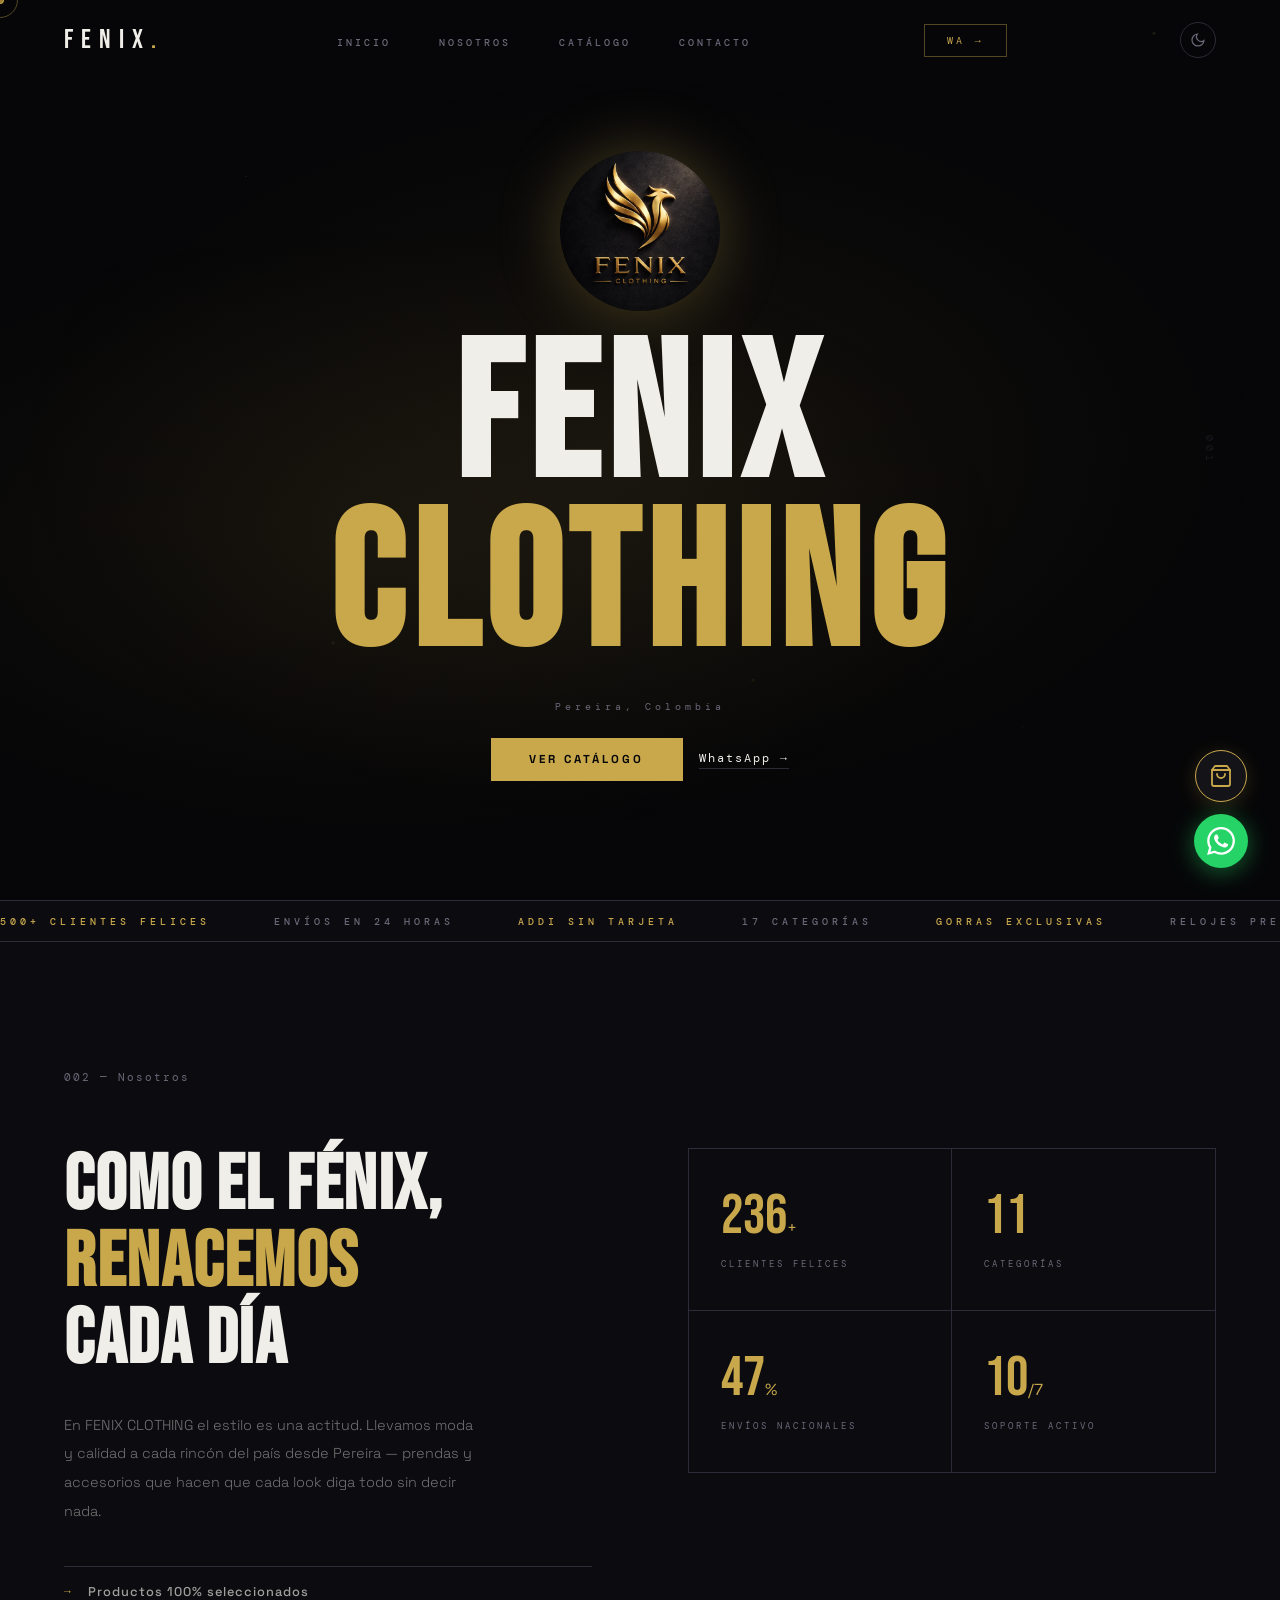
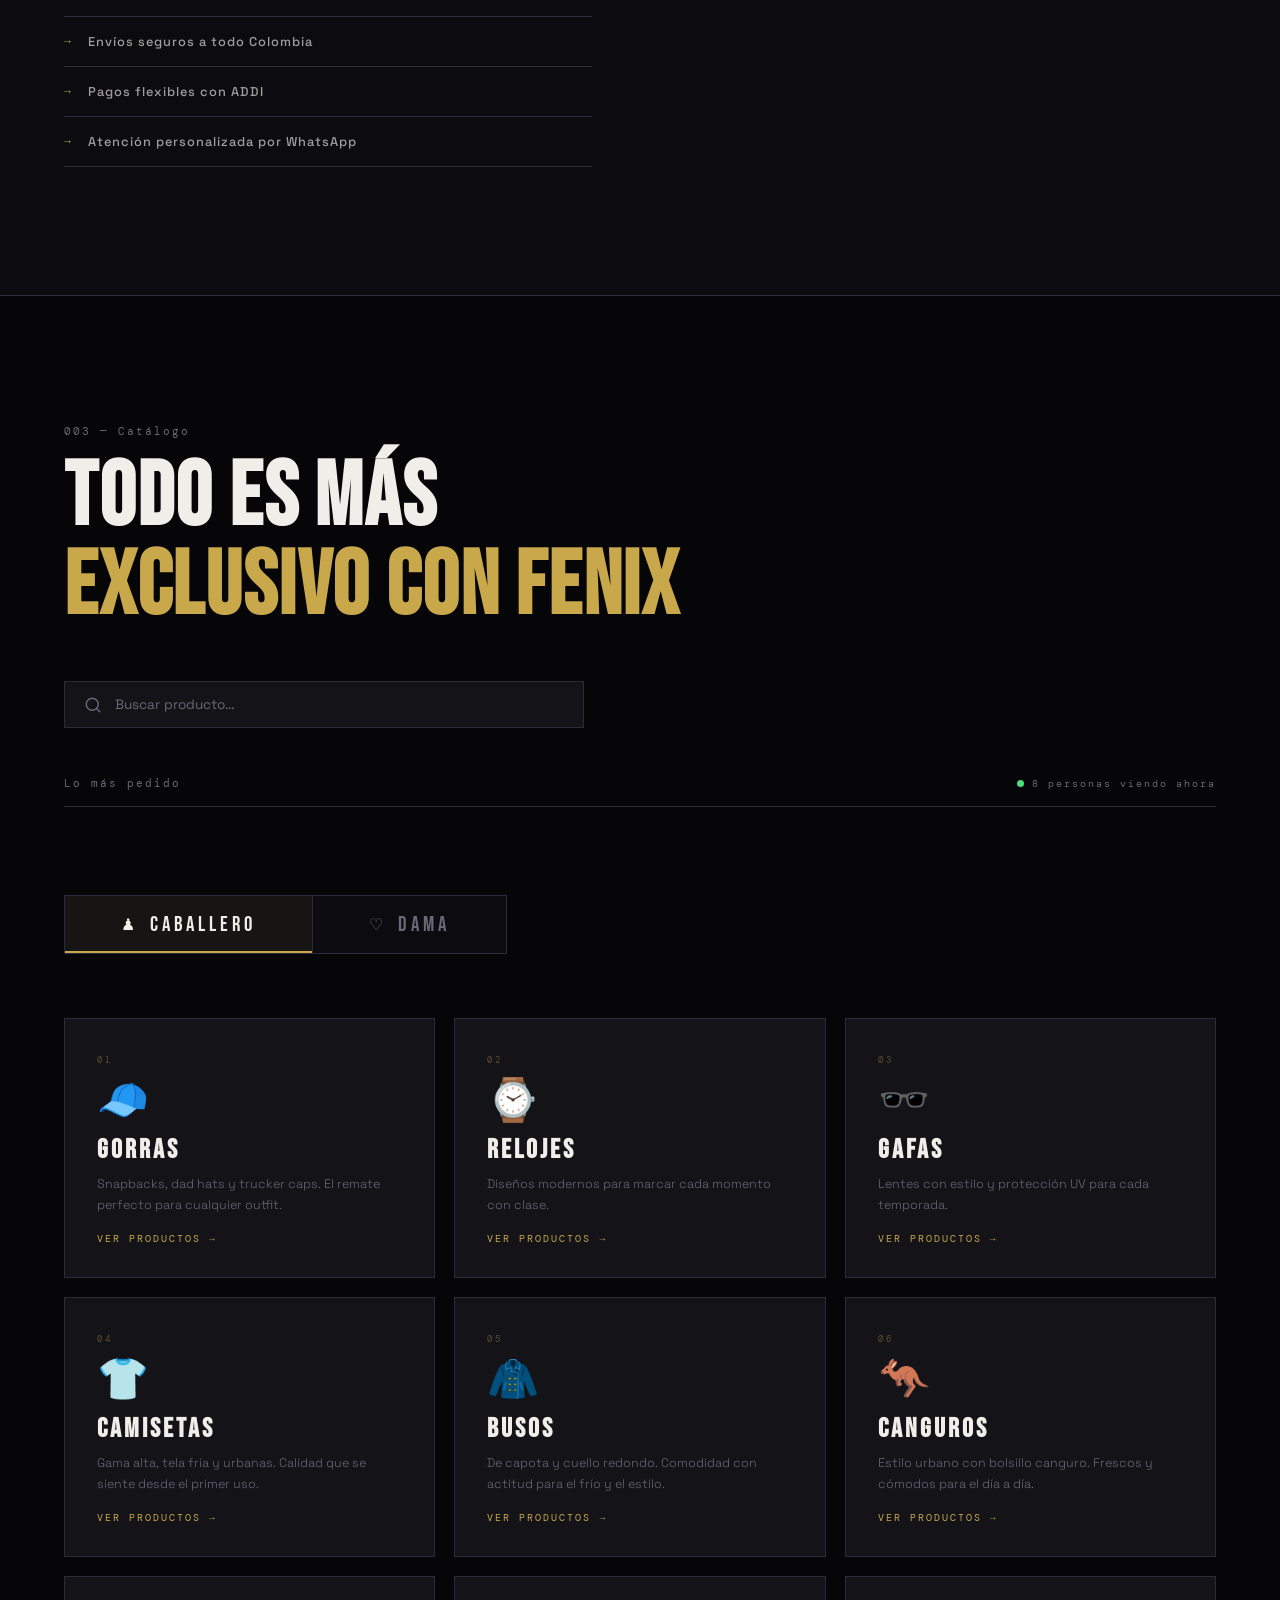
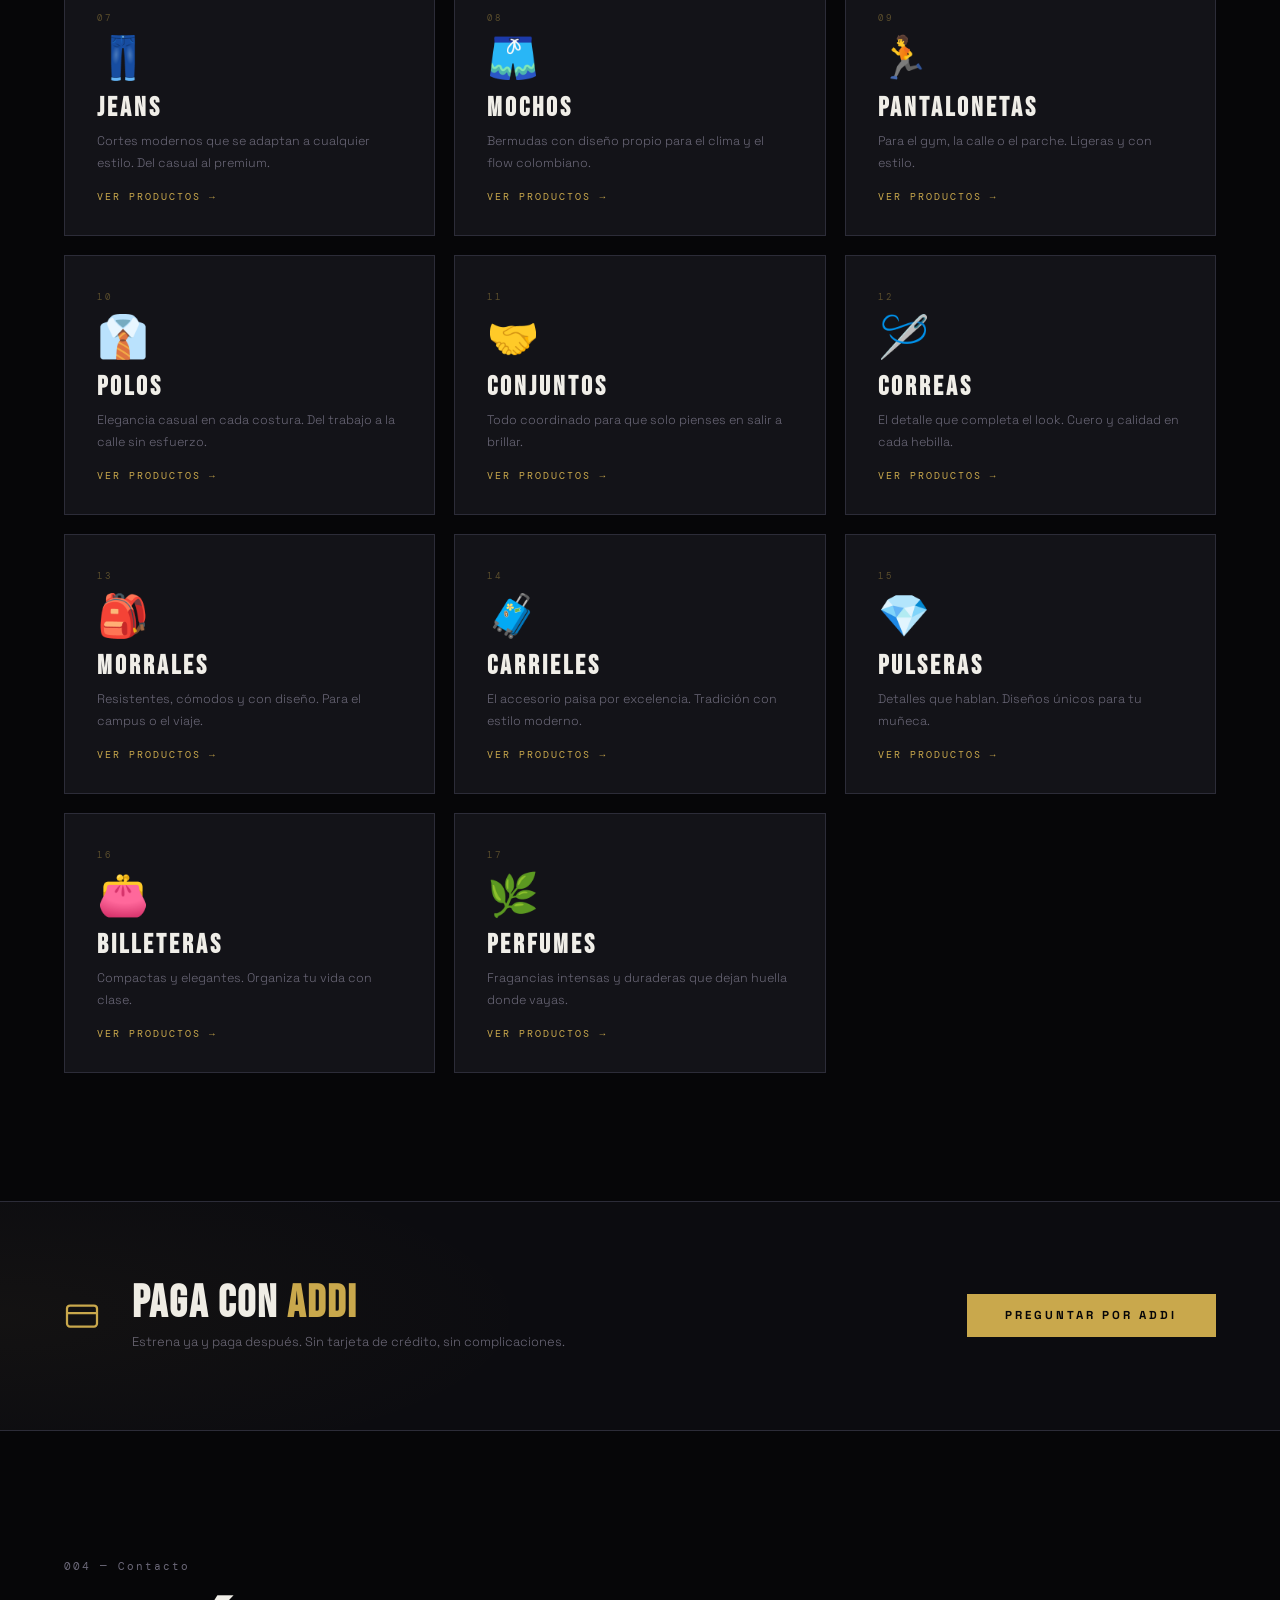
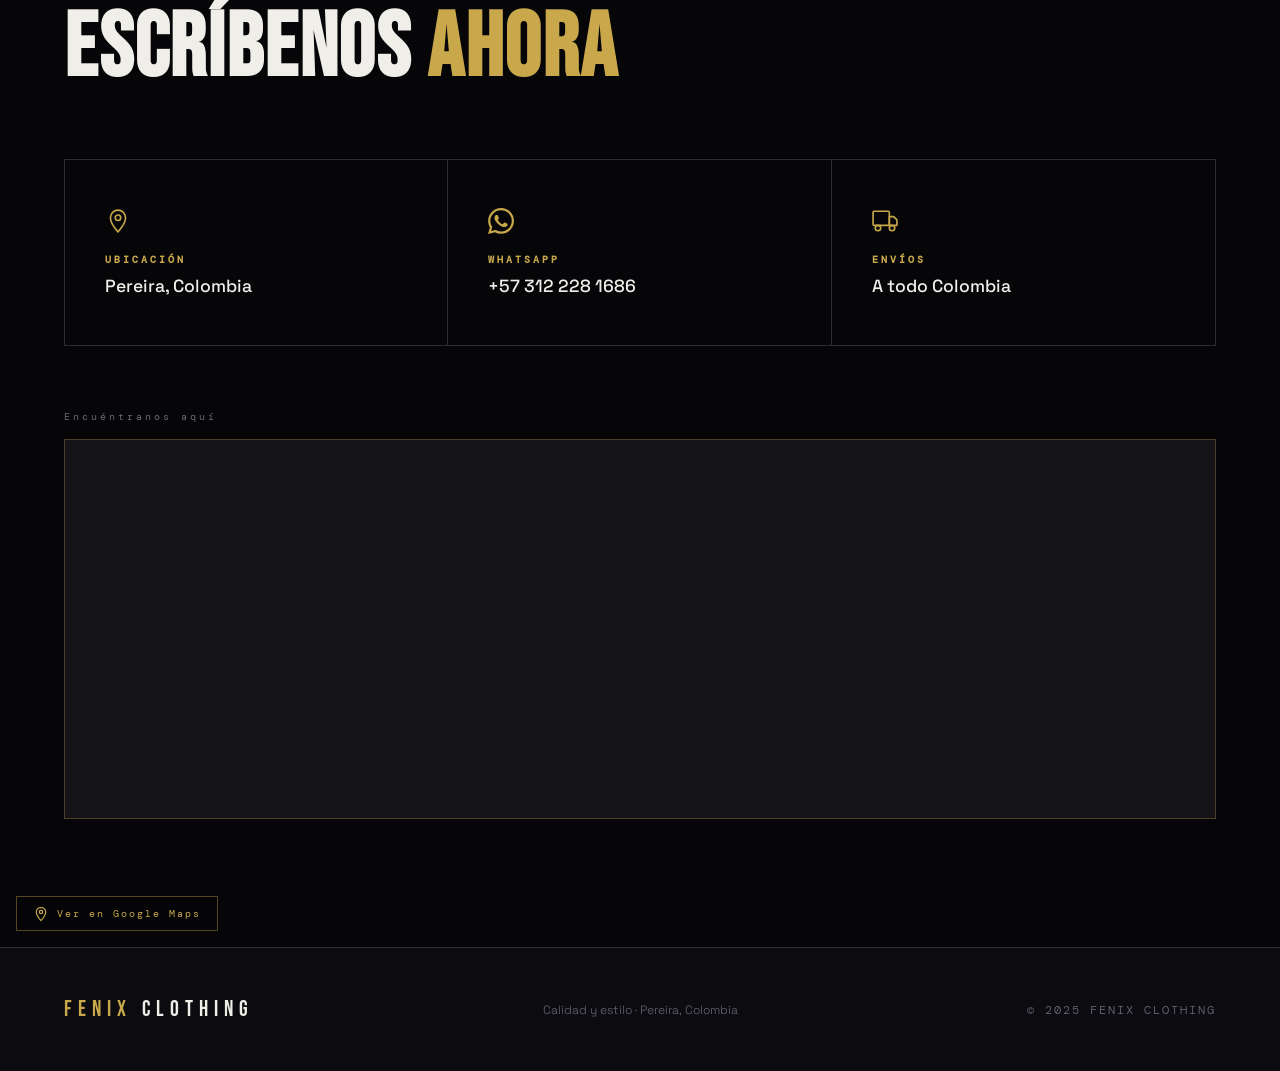
==== commit 45d4883f: "Integración Supabase — admin panel + web dinámica" ====
--- a/index.html
+++ b/index.html
@@ -11,6 +11,8 @@
   <!-- Leaflet para mapa dorado -->
   <link rel="stylesheet" href="https://unpkg.com/leaflet@1.9.4/dist/leaflet.css" />
   <script src="https://unpkg.com/leaflet@1.9.4/dist/leaflet.js"></script>
+  <!-- Supabase SDK -->
+  <script src="https://cdn.jsdelivr.net/npm/@supabase/supabase-js@2"></script>
 </head>
 <body>
 
@@ -490,6 +492,7 @@
     <svg viewBox="0 0 24 24" fill="currentColor" width="28" height="28">
       <path d="M17.472 14.382c-.297-.149-1.758-.867-2.03-.967-.273-.099-.471-.148-.67.15-.197.297-.767.966-.94 1.164-.173.199-.347.223-.644.075-.297-.15-1.255-.463-2.39-1.475-.883-.788-1.48-1.761-1.653-2.059-.173-.297-.018-.458.13-.606.134-.133.298-.347.446-.52.149-.174.198-.298.298-.497.099-.198.05-.371-.025-.52-.075-.149-.669-1.612-.916-2.207-.242-.579-.487-.5-.669-.51-.173-.008-.371-.01-.57-.01-.198 0-.52.074-.792.372-.272.297-1.04 1.016-1.04 2.479 0 1.462 1.065 2.875 1.213 3.074.149.198 2.096 3.2 5.077 4.487.709.306 1.262.489 1.694.625.712.227 1.36.195 1.871.118.571-.085 1.758-.719 2.006-1.413.248-.694.248-1.289.173-1.413-.074-.124-.272-.198-.57-.347m-5.421 7.403h-.004a9.87 9.87 0 01-5.031-1.378l-.361-.214-3.741.982.998-3.648-.235-.374a9.86 9.86 0 01-1.51-5.26c.001-5.45 4.436-9.884 9.888-9.884 2.64 0 5.122 1.03 6.988 2.898a9.825 9.825 0 012.893 6.994c-.003 5.45-4.437 9.884-9.885 9.884m8.413-18.297A11.815 11.815 0 0012.05 0C5.495 0 .16 5.335.157 11.892c0 2.096.547 4.142 1.588 5.945L.057 24l6.305-1.654a11.882 11.882 0 005.683 1.448h.005c6.554 0 11.89-5.335 11.893-11.893a11.821 11.821 0 00-3.48-8.413z"/>
     </svg>
+    
   </a>
 </div>
 
--- a/style.css
+++ b/style.css
@@ -1564,3 +1564,83 @@
   .cat-card h3 { font-size: 1.3rem; }
   .cat-link { font-size: 0.55rem; }
 }
+
+/* ===== SELECTOR DE TALLAS ===== */
+.size-selector {
+  display: flex; flex-direction: column; gap: 0.5rem;
+}
+.size-label {
+  font-size: 0.55rem; letter-spacing: 3px;
+  color: var(--gray); text-transform: uppercase;
+}
+.size-options {
+  display: flex; flex-wrap: wrap; gap: 0.4rem;
+}
+.size-opt {
+  min-width: 34px; height: 30px;
+  padding: 0 0.5rem;
+  background: var(--dark3);
+  border: 1px solid var(--gray2);
+  color: var(--gray);
+  font-family: var(--font-mono); font-size: 0.6rem;
+  letter-spacing: 1px; cursor: pointer;
+  transition: all 0.2s;
+  display: flex; align-items: center; justify-content: center;
+}
+.size-opt:hover {
+  border-color: var(--gold);
+  color: var(--white);
+}
+.size-opt.selected {
+  background: var(--gold);
+  border-color: var(--gold);
+  color: var(--black);
+  font-weight: 700;
+}
+.dama-card .size-opt:hover  { border-color: var(--dama); color: var(--white); }
+.dama-card .size-opt.selected { background: var(--dama); border-color: var(--dama); }
+
+/* Shake cuando no seleccionó talla */
+@keyframes shake {
+  0%,100% { transform: translateX(0); }
+  20%     { transform: translateX(-5px); }
+  40%     { transform: translateX(5px); }
+  60%     { transform: translateX(-4px); }
+  80%     { transform: translateX(4px); }
+}
+.size-options.shake {
+  animation: shake 0.4s ease;
+  outline: 1px solid rgba(245,158,11,0.5);
+}
+
+/* ===== LOADING DOTS ===== */
+.cat-loading {
+  display: flex; align-items: center; justify-content: center;
+  gap: 0.5rem; padding: 4rem; width: 100%;
+}
+.cat-loading-dot {
+  width: 8px; height: 8px; background: var(--gold);
+  border-radius: 50%; opacity: 0.3;
+  animation: dotPulse 1.2s ease infinite;
+}
+.cat-loading-dot:nth-child(2) { animation-delay: 0.2s; }
+.cat-loading-dot:nth-child(3) { animation-delay: 0.4s; }
+@keyframes dotPulse {
+  0%,100% { opacity: 0.3; transform: scale(1); }
+  50%     { opacity: 1;   transform: scale(1.4); }
+}
+
+/* ===== SIN PRODUCTOS ===== */
+.no-products-msg {
+  display: flex; flex-direction: column; align-items: center;
+  justify-content: center; gap: 0.8rem; padding: 4rem;
+  text-align: center; width: 100%;
+}
+.no-products-msg p {
+  font-family: var(--font-display); font-size: 1.8rem;
+  letter-spacing: 4px; color: var(--gray);
+}
+.no-products-msg span {
+  font-family: var(--font-mono); font-size: 0.62rem;
+  letter-spacing: 2px; color: var(--gray2);
+}
